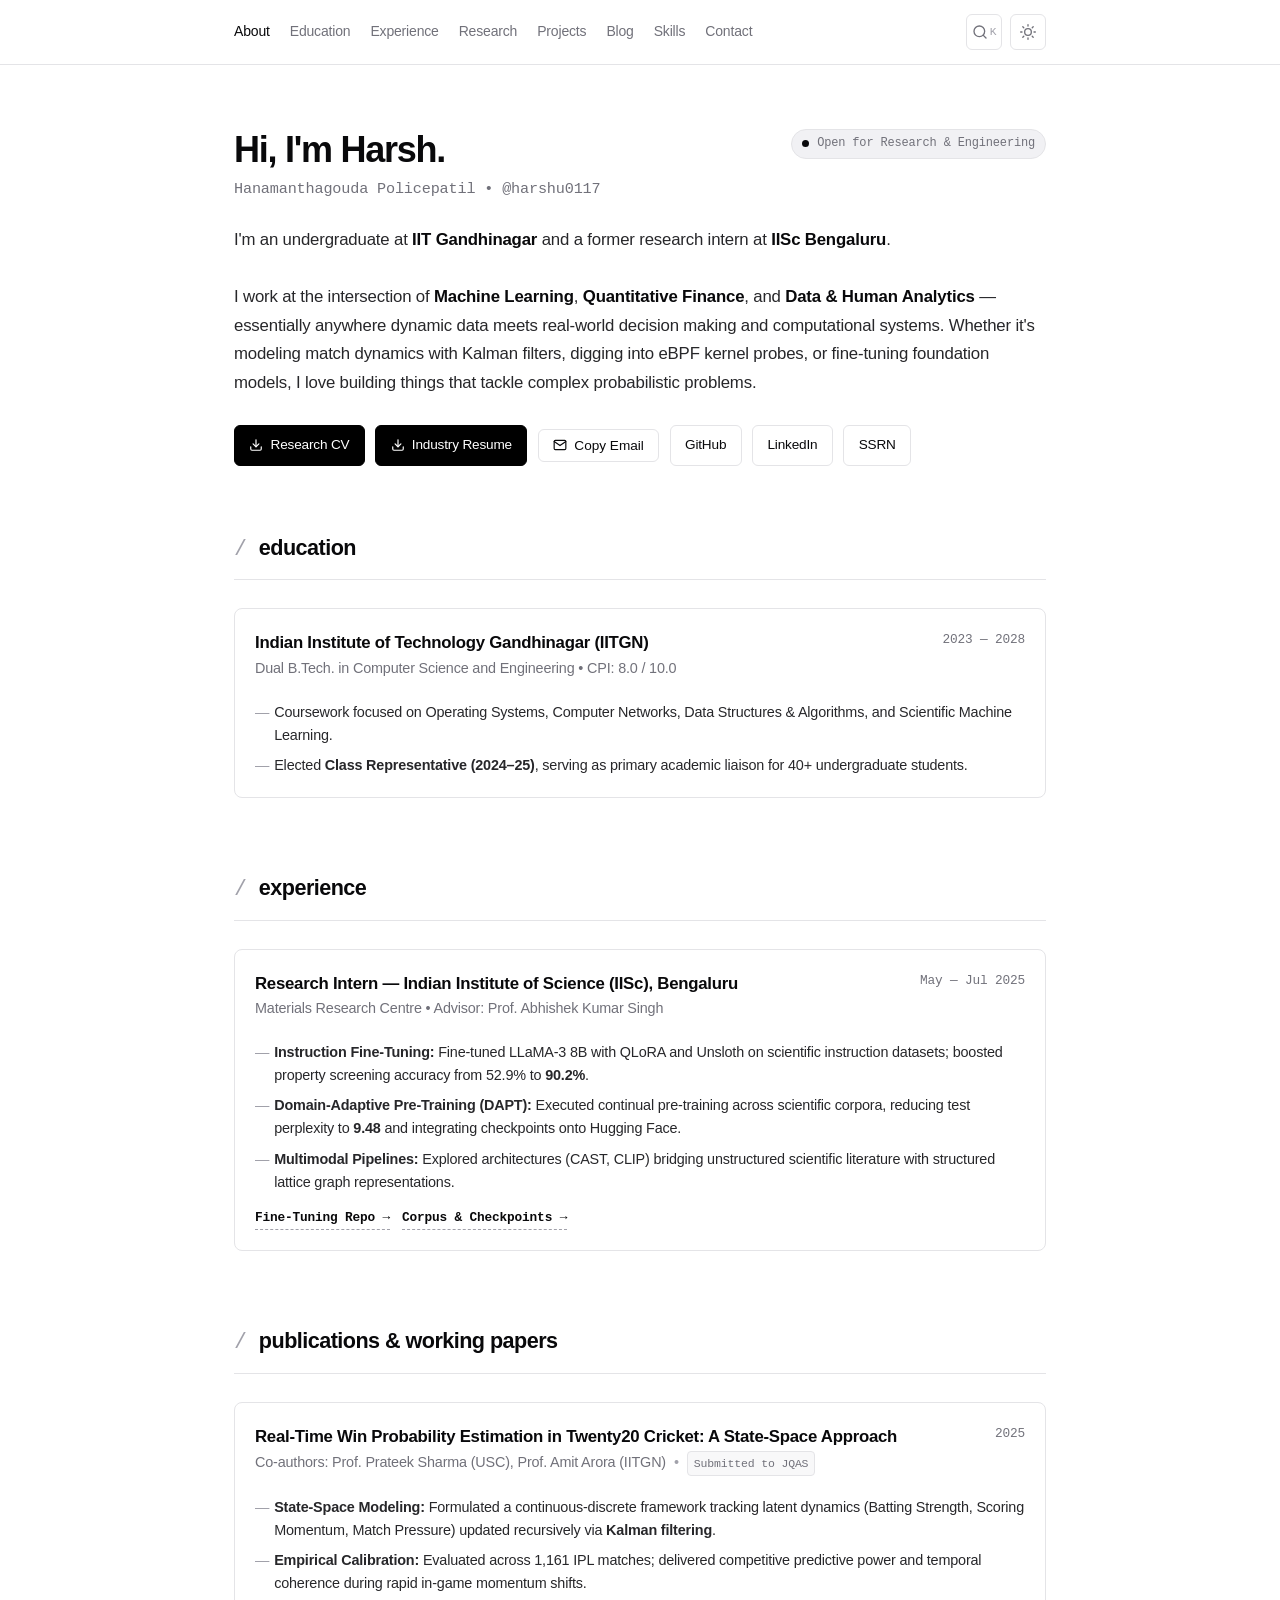
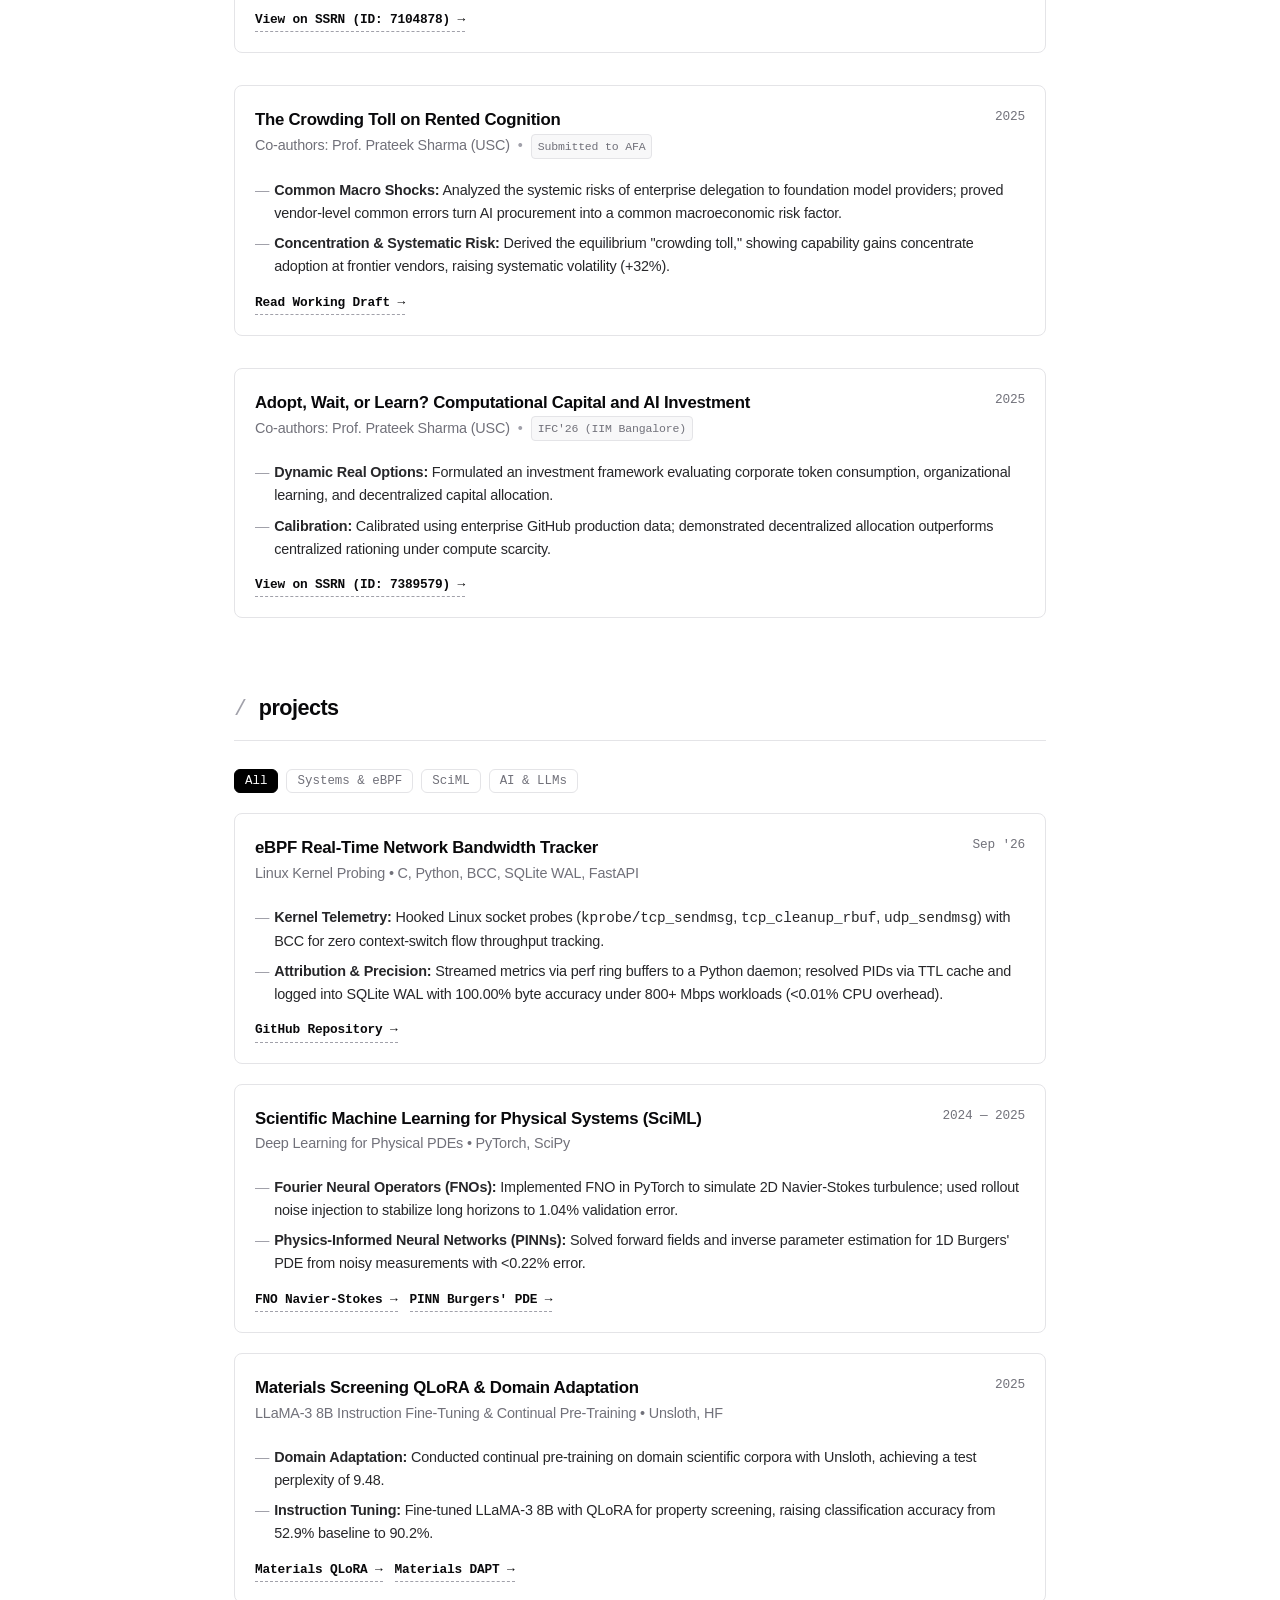
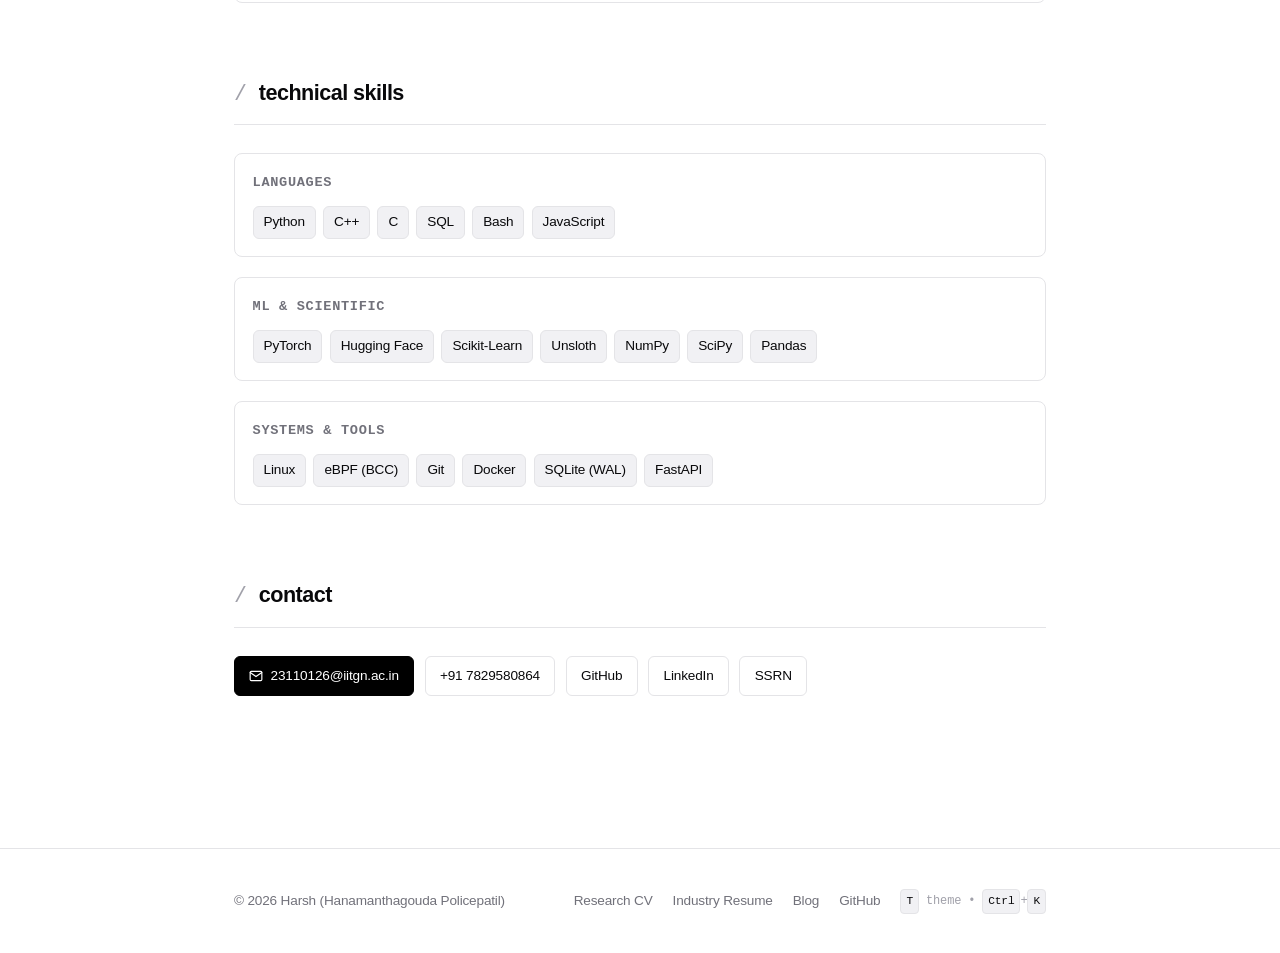
==== index.html @ 337dd48f "feat: portfolio website for Harsh" ====
<!DOCTYPE html>
<html lang="en" data-theme="dark">
<head>
  <meta charset="UTF-8" />
  <meta name="viewport" content="width=device-width, initial-scale=1.0" />
  <title>Harsh (Hanamanthagouda Policepatil) — Portfolio</title>
  <meta name="description" content="Portfolio of Harsh (Hanamanthagouda Policepatil). AI, Machine Learning, Quantitative Finance, and Systems Telemetry." />
  
  <!-- Favicon SVG -->
  <link rel="icon" type="image/svg+xml" href="data:image/svg+xml,%3Csvg xmlns='http://www.w3.org/2000/svg' viewBox='0 0 32 32'%3E%3Crect width='32' height='32' fill='%2309090b' rx='6'/%3E%3Ctext x='50%25' y='55%25' dominant-baseline='middle' text-anchor='middle' font-family='monospace' font-weight='700' font-size='15' fill='%23ffffff'%3EHP%3C/text%3E%3C/svg%3E" />
  
  <link rel="stylesheet" href="./style.css" />
</head>
<body>

  <!-- Site Header -->
  <header class="site-header">
    <div class="container header-inner">
      <!-- Desktop Nav (Left-aligned) -->
      <nav class="site-nav" id="siteNav">
        <a href="#about" class="nav-link">About</a>
        <a href="#education" class="nav-link">Education</a>
        <a href="#experience" class="nav-link">Experience</a>
        <a href="#publications" class="nav-link">Research</a>
        <a href="#projects" class="nav-link">Projects</a>
        <a href="./blog/index.html" class="nav-link">Blog</a>
        <a href="#skills" class="nav-link">Skills</a>
        <a href="#contact" class="nav-link">Contact</a>
      </nav>

      <!-- Actions (Right-aligned) -->
      <div class="header-actions">
        <!-- Command Palette Trigger -->
        <button class="btn-icon" id="cmdPaletteBtn" title="Command Palette (Ctrl+K / ⌘K)" aria-label="Command Palette">
          <svg width="16" height="16" viewBox="0 0 24 24" fill="none" stroke="currentColor" stroke-width="2" stroke-linecap="round" stroke-linejoin="round">
            <circle cx="11" cy="11" r="8"></circle>
            <line x1="21" y1="21" x2="16.65" y2="16.65"></line>
          </svg>
          <span class="kbd-shortcut">K</span>
        </button>

        <!-- Theme Toggle -->
        <button class="btn-icon" id="themeToggleBtn" title="Toggle Dark/Light Mode (T)" aria-label="Toggle Theme">
          <svg class="icon-moon" width="16" height="16" viewBox="0 0 24 24" fill="none" stroke="currentColor" stroke-width="2" stroke-linecap="round" stroke-linejoin="round">
            <path d="M21 12.79A9 9 0 1 1 11.21 3 7 7 0 0 0 21 12.79z"></path>
          </svg>
          <svg class="icon-sun" width="16" height="16" viewBox="0 0 24 24" fill="none" stroke="currentColor" stroke-width="2" stroke-linecap="round" stroke-linejoin="round" style="display:none;">
            <circle cx="12" cy="12" r="5"></circle>
            <line x1="12" y1="1" x2="12" y2="3"></line>
            <line x1="12" y1="21" x2="12" y2="23"></line>
            <line x1="4.22" y1="4.22" x2="5.64" y2="5.64"></line>
            <line x1="18.36" y1="18.36" x2="19.78" y2="19.78"></line>
            <line x1="1" y1="12" x2="3" y2="12"></line>
            <line x1="21" y1="12" x2="23" y2="12"></line>
            <line x1="4.22" y1="19.78" x2="5.64" y2="18.36"></line>
            <line x1="18.36" y1="5.64" x2="19.78" y2="4.22"></line>
          </svg>
        </button>

        <!-- Mobile Hamburger Toggle -->
        <button class="btn-icon mobile-nav-btn" id="mobileNavToggle" aria-label="Toggle navigation menu">
          <svg width="18" height="18" viewBox="0 0 24 24" fill="none" stroke="currentColor" stroke-width="2" stroke-linecap="round" stroke-linejoin="round">
            <line x1="3" y1="12" x2="21" y2="12"></line>
            <line x1="3" y1="6" x2="21" y2="6"></line>
            <line x1="3" y1="18" x2="21" y2="18"></line>
          </svg>
        </button>
      </div>
    </div>
  </header>

  <!-- Main Content -->
  <main>
    <div class="container">
      
      <!-- HERO / ABOUT SECTION -->
      <section id="about" class="hero">
        <div class="hero-header">
          <div>
            <h1 class="hero-name">Hi, I'm Harsh.</h1>
            <p class="hero-handle">Hanamanthagouda Policepatil &bull; @harshu0117</p>
          </div>
          <div class="status-pill">
            <span class="status-dot"></span>
            <span>Open for Research &amp; Engineering</span>
          </div>
        </div>

        <p class="hero-bio">
          I'm an undergraduate at <strong>IIT Gandhinagar</strong> and a former research intern at <strong>IISc Bengaluru</strong>.<br /><br />
          I work at the intersection of <strong>Machine Learning</strong>, <strong>Quantitative Finance</strong>, and <strong>Data &amp; Human Analytics</strong> &mdash; essentially anywhere dynamic data meets real-world decision making and computational systems. Whether it's modeling match dynamics with Kalman filters, digging into eBPF kernel probes, or fine-tuning foundation models, I love building things that tackle complex probabilistic problems.
        </p>

        <div class="hero-links">
          <a href="./Research_CV.pdf" target="_blank" download="Research_CV_Harsh.pdf" class="btn btn-primary" title="Download Research Curriculum Vitae">
            <svg width="14" height="14" viewBox="0 0 24 24" fill="none" stroke="currentColor" stroke-width="2" stroke-linecap="round" stroke-linejoin="round">
              <path d="M21 15v4a2 2 0 0 1-2 2H5a2 2 0 0 1-2-2v-4"></path>
              <polyline points="7 10 12 15 17 10"></polyline>
              <line x1="12" y1="15" x2="12" y2="3"></line>
            </svg>
            <span>Research CV</span>
          </a>

          <a href="./Industry_CV.pdf" target="_blank" download="Industry_CV_Harsh.pdf" class="btn btn-primary" title="Download Industry Resume">
            <svg width="14" height="14" viewBox="0 0 24 24" fill="none" stroke="currentColor" stroke-width="2" stroke-linecap="round" stroke-linejoin="round">
              <path d="M21 15v4a2 2 0 0 1-2 2H5a2 2 0 0 1-2-2v-4"></path>
              <polyline points="7 10 12 15 17 10"></polyline>
              <line x1="12" y1="15" x2="12" y2="3"></line>
            </svg>
            <span>Industry Resume</span>
          </a>

          <button class="btn btn-secondary" id="copyEmailBtn" data-email="23110126@iitgn.ac.in" title="Copy Email Address">
            <svg width="14" height="14" viewBox="0 0 24 24" fill="none" stroke="currentColor" stroke-width="2" stroke-linecap="round" stroke-linejoin="round">
              <path d="M4 4h16c1.1 0 2 .9 2 2v12c0 1.1-.9 2-2 2H4c-1.1 0-2-.9-2-2V6c0-1.1.9-2 2-2z"></path>
              <polyline points="22,6 12,13 2,6"></polyline>
            </svg>
            <span>Copy Email</span>
          </button>

          <a href="https://github.com/harshu0117" target="_blank" rel="noopener noreferrer" class="btn btn-secondary">
            <span>GitHub</span>
          </a>

          <a href="https://www.linkedin.com/in/hanamanthagouda-policepatil-1701h/" target="_blank" rel="noopener noreferrer" class="btn btn-secondary">
            <span>LinkedIn</span>
          </a>

          <a href="https://papers.ssrn.com/sol3/cf_dev/AbsByAuth.cfm?per_id=12337549" target="_blank" rel="noopener noreferrer" class="btn btn-secondary">
            <span>SSRN</span>
          </a>
        </div>
      </section>

      <!-- EDUCATION SECTION -->
      <section id="education">
        <div class="section-header">
          <h2 class="section-title">education</h2>
        </div>

        <div class="timeline-list">
          <div class="item-card">
            <div class="item-card-header">
              <div>
                <h3 class="item-title">Indian Institute of Technology Gandhinagar (IITGN)</h3>
                <div class="item-subtitle">Dual B.Tech. in Computer Science and Engineering &bull; CPI: 8.0 / 10.0</div>
              </div>
              <div class="item-badge-date">2023 &mdash; 2028</div>
            </div>
            <div class="item-body">
              <ul>
                <li>Coursework focused on Operating Systems, Computer Networks, Data Structures &amp; Algorithms, and Scientific Machine Learning.</li>
                <li>Elected <strong>Class Representative (2024&ndash;25)</strong>, serving as primary academic liaison for 40+ undergraduate students.</li>
              </ul>
            </div>
          </div>
        </div>
      </section>

      <!-- RESEARCH EXPERIENCE SECTION -->
      <section id="experience">
        <div class="section-header">
          <h2 class="section-title">experience</h2>
        </div>

        <div class="timeline-list">
          <div class="item-card">
            <div class="item-card-header">
              <div>
                <h3 class="item-title">Research Intern &mdash; Indian Institute of Science (IISc), Bengaluru</h3>
                <div class="item-subtitle">Materials Research Centre &bull; Advisor: Prof. Abhishek Kumar Singh</div>
              </div>
              <div class="item-badge-date">May &mdash; Jul 2025</div>
            </div>
            <div class="item-body">
              <ul>
                <li><strong>Instruction Fine-Tuning:</strong> Fine-tuned LLaMA-3 8B with QLoRA and Unsloth on scientific instruction datasets; boosted property screening accuracy from 52.9% to <strong>90.2%</strong>.</li>
                <li><strong>Domain-Adaptive Pre-Training (DAPT):</strong> Executed continual pre-training across scientific corpora, reducing test perplexity to <strong>9.48</strong> and integrating checkpoints onto Hugging Face.</li>
                <li><strong>Multimodal Pipelines:</strong> Explored architectures (CAST, CLIP) bridging unstructured scientific literature with structured lattice graph representations.</li>
              </ul>
            </div>
            <div class="item-links">
              <a href="https://github.com/harshu0117/llama3_8B_finetune_unsloth" target="_blank" rel="noopener noreferrer" class="item-link">Fine-Tuning Repo &rarr;</a>
              <a href="https://github.com/harshu0117/Materials_IISC_AKS" target="_blank" rel="noopener noreferrer" class="item-link">Corpus &amp; Checkpoints &rarr;</a>
            </div>
          </div>
        </div>
      </section>

      <!-- PUBLICATIONS SECTION -->
      <section id="publications">
        <div class="section-header">
          <h2 class="section-title">publications &amp; working papers</h2>
        </div>

        <div class="timeline-list">
          <!-- Paper 1 -->
          <div class="item-card publication-card">
            <div class="item-card-header">
              <div>
                <h3 class="item-title">Real-Time Win Probability Estimation in Twenty20 Cricket: A State-Space Approach</h3>
                <div class="item-subtitle">
                  <span>Co-authors: Prof. Prateek Sharma (USC), Prof. Amit Arora (IITGN)</span>
                  <span class="sep">&bull;</span>
                  <span class="pub-status-tag">Submitted to JQAS</span>
                </div>
              </div>
              <div class="item-badge-date">2025</div>
            </div>
            <div class="item-body">
              <ul>
                <li><strong>State-Space Modeling:</strong> Formulated a continuous-discrete framework tracking latent dynamics (Batting Strength, Scoring Momentum, Match Pressure) updated recursively via <strong>Kalman filtering</strong>.</li>
                <li><strong>Empirical Calibration:</strong> Evaluated across 1,161 IPL matches; delivered competitive predictive power and temporal coherence during rapid in-game momentum shifts.</li>
              </ul>
            </div>
            <div class="item-links">
              <a href="https://papers.ssrn.com/sol3/papers.cfm?abstract_id=7104878" target="_blank" rel="noopener noreferrer" class="item-link">View on SSRN (ID: 7104878) &rarr;</a>
            </div>
          </div>

          <!-- Paper 2 -->
          <div class="item-card publication-card">
            <div class="item-card-header">
              <div>
                <h3 class="item-title">The Crowding Toll on Rented Cognition</h3>
                <div class="item-subtitle">
                  <span>Co-authors: Prof. Prateek Sharma (USC)</span>
                  <span class="sep">&bull;</span>
                  <span class="pub-status-tag">Submitted to AFA</span>
                </div>
              </div>
              <div class="item-badge-date">2025</div>
            </div>
            <div class="item-body">
              <ul>
                <li><strong>Common Macro Shocks:</strong> Analyzed the systemic risks of enterprise delegation to foundation model providers; proved vendor-level common errors turn AI procurement into a common macroeconomic risk factor.</li>
                <li><strong>Concentration &amp; Systematic Risk:</strong> Derived the equilibrium "crowding toll," showing capability gains concentrate adoption at frontier vendors, raising systematic volatility (+32%).</li>
              </ul>
            </div>
            <div class="item-links">
              <a href="https://docs.google.com/document/d/1dSqhKvSe_O2G_LEIMBGbB883poNFkDRGZbn9akO1TEY/edit?usp=sharing" target="_blank" rel="noopener noreferrer" class="item-link">Read Working Draft &rarr;</a>
            </div>
          </div>

          <!-- Paper 3 -->
          <div class="item-card publication-card">
            <div class="item-card-header">
              <div>
                <h3 class="item-title">Adopt, Wait, or Learn? Computational Capital and AI Investment</h3>
                <div class="item-subtitle">
                  <span>Co-authors: Prof. Prateek Sharma (USC)</span>
                  <span class="sep">&bull;</span>
                  <span class="pub-status-tag">IFC'26 (IIM Bangalore)</span>
                </div>
              </div>
              <div class="item-badge-date">2025</div>
            </div>
            <div class="item-body">
              <ul>
                <li><strong>Dynamic Real Options:</strong> Formulated an investment framework evaluating corporate token consumption, organizational learning, and decentralized capital allocation.</li>
                <li><strong>Calibration:</strong> Calibrated using enterprise GitHub production data; demonstrated decentralized allocation outperforms centralized rationing under compute scarcity.</li>
              </ul>
            </div>
            <div class="item-links">
              <a href="https://papers.ssrn.com/sol3/papers.cfm?abstract_id=7389579" target="_blank" rel="noopener noreferrer" class="item-link">View on SSRN (ID: 7389579) &rarr;</a>
            </div>
          </div>
        </div>
      </section>

      <!-- PROJECTS SECTION -->
      <section id="projects">
        <div class="section-header">
          <h2 class="section-title">projects</h2>
        </div>

        <!-- Filter tabs -->
        <div class="filter-tabs">
          <button class="filter-btn active" data-filter="all">All</button>
          <button class="filter-btn" data-filter="systems">Systems &amp; eBPF</button>
          <button class="filter-btn" data-filter="ml">SciML</button>
          <button class="filter-btn" data-filter="llm">AI &amp; LLMs</button>
        </div>

        <div class="projects-grid" id="projectsContainer">
          <!-- Project 1 -->
          <div class="item-card project-card" data-category="systems">
            <div class="item-card-header">
              <div>
                <h3 class="item-title">eBPF Real-Time Network Bandwidth Tracker</h3>
                <div class="item-subtitle">Linux Kernel Probing &bull; C, Python, BCC, SQLite WAL, FastAPI</div>
              </div>
              <div class="item-badge-date">Sep '26</div>
            </div>
            <div class="item-body">
              <ul>
                <li><strong>Kernel Telemetry:</strong> Hooked Linux socket probes (<code>kprobe/tcp_sendmsg</code>, <code>tcp_cleanup_rbuf</code>, <code>udp_sendmsg</code>) with BCC for zero context-switch flow throughput tracking.</li>
                <li><strong>Attribution &amp; Precision:</strong> Streamed metrics via perf ring buffers to a Python daemon; resolved PIDs via TTL cache and logged into SQLite WAL with 100.00% byte accuracy under 800+ Mbps workloads (&lt;0.01% CPU overhead).</li>
              </ul>
            </div>
            <div class="item-links">
              <a href="https://github.com/harshu0117/CS331_T001_PerProcess_eBPF" target="_blank" rel="noopener noreferrer" class="item-link">GitHub Repository &rarr;</a>
            </div>
          </div>

          <!-- Project 2 -->
          <div class="item-card project-card" data-category="ml">
            <div class="item-card-header">
              <div>
                <h3 class="item-title">Scientific Machine Learning for Physical Systems (SciML)</h3>
                <div class="item-subtitle">Deep Learning for Physical PDEs &bull; PyTorch, SciPy</div>
              </div>
              <div class="item-badge-date">2024 &mdash; 2025</div>
            </div>
            <div class="item-body">
              <ul>
                <li><strong>Fourier Neural Operators (FNOs):</strong> Implemented FNO in PyTorch to simulate 2D Navier-Stokes turbulence; used rollout noise injection to stabilize long horizons to 1.04% validation error.</li>
                <li><strong>Physics-Informed Neural Networks (PINNs):</strong> Solved forward fields and inverse parameter estimation for 1D Burgers' PDE from noisy measurements with &lt;0.22% error.</li>
              </ul>
            </div>
            <div class="item-links">
              <a href="https://github.com/harshu0117/fno-navier-stokes" target="_blank" rel="noopener noreferrer" class="item-link">FNO Navier-Stokes &rarr;</a>
              <a href="https://github.com/harshu0117/pinn-burgers-pde" target="_blank" rel="noopener noreferrer" class="item-link">PINN Burgers' PDE &rarr;</a>
            </div>
          </div>

          <!-- Project 3 -->
          <div class="item-card project-card" data-category="llm">
            <div class="item-card-header">
              <div>
                <h3 class="item-title">Materials Screening QLoRA &amp; Domain Adaptation</h3>
                <div class="item-subtitle">LLaMA-3 8B Instruction Fine-Tuning &amp; Continual Pre-Training &bull; Unsloth, HF</div>
              </div>
              <div class="item-badge-date">2025</div>
            </div>
            <div class="item-body">
              <ul>
                <li><strong>Domain Adaptation:</strong> Conducted continual pre-training on domain scientific corpora with Unsloth, achieving a test perplexity of 9.48.</li>
                <li><strong>Instruction Tuning:</strong> Fine-tuned LLaMA-3 8B with QLoRA for property screening, raising classification accuracy from 52.9% baseline to 90.2%.</li>
              </ul>
            </div>
            <div class="item-links">
              <a href="https://github.com/harshu0117/materials-screening-qlora" target="_blank" rel="noopener noreferrer" class="item-link">Materials QLoRA &rarr;</a>
              <a href="https://github.com/harshu0117/materials-dapt-cpt" target="_blank" rel="noopener noreferrer" class="item-link">Materials DAPT &rarr;</a>
            </div>
          </div>
        </div>
      </section>

      <!-- SKILLS SECTION -->
      <section id="skills">
        <div class="section-header">
          <h2 class="section-title">technical skills</h2>
        </div>

        <div class="skills-container">
          <div class="skill-category">
            <h3 class="skill-category-title">Languages</h3>
            <div class="skill-pills">
              <span class="skill-pill">Python</span>
              <span class="skill-pill">C++</span>
              <span class="skill-pill">C</span>
              <span class="skill-pill">SQL</span>
              <span class="skill-pill">Bash</span>
              <span class="skill-pill">JavaScript</span>
            </div>
          </div>

          <div class="skill-category">
            <h3 class="skill-category-title">ML &amp; Scientific</h3>
            <div class="skill-pills">
              <span class="skill-pill">PyTorch</span>
              <span class="skill-pill">Hugging Face</span>
              <span class="skill-pill">Scikit-Learn</span>
              <span class="skill-pill">Unsloth</span>
              <span class="skill-pill">NumPy</span>
              <span class="skill-pill">SciPy</span>
              <span class="skill-pill">Pandas</span>
            </div>
          </div>

          <div class="skill-category">
            <h3 class="skill-category-title">Systems &amp; Tools</h3>
            <div class="skill-pills">
              <span class="skill-pill">Linux</span>
              <span class="skill-pill">eBPF (BCC)</span>
              <span class="skill-pill">Git</span>
              <span class="skill-pill">Docker</span>
              <span class="skill-pill">SQLite (WAL)</span>
              <span class="skill-pill">FastAPI</span>
            </div>
          </div>
        </div>
      </section>

      <!-- CONTACT SECTION -->
      <section id="contact">
        <div class="section-header">
          <h2 class="section-title">contact</h2>
        </div>

        <div class="hero-links" style="margin-top: 0.5rem;">
          <a href="mailto:23110126@iitgn.ac.in" class="btn btn-primary">
            <svg width="14" height="14" viewBox="0 0 24 24" fill="none" stroke="currentColor" stroke-width="2" stroke-linecap="round" stroke-linejoin="round">
              <path d="M4 4h16c1.1 0 2 .9 2 2v12c0 1.1-.9 2-2 2H4c-1.1 0-2-.9-2-2V6c0-1.1.9-2 2-2z"></path>
              <polyline points="22,6 12,13 2,6"></polyline>
            </svg>
            <span>23110126@iitgn.ac.in</span>
          </a>
          <a href="tel:+917829580864" class="btn btn-secondary">
            <span>+91 7829580864</span>
          </a>
          <a href="https://github.com/harshu0117" target="_blank" rel="noopener noreferrer" class="btn btn-secondary">
            <span>GitHub</span>
          </a>
          <a href="https://www.linkedin.com/in/hanamanthagouda-policepatil-1701h/" target="_blank" rel="noopener noreferrer" class="btn btn-secondary">
            <span>LinkedIn</span>
          </a>
          <a href="https://papers.ssrn.com/sol3/cf_dev/AbsByAuth.cfm?per_id=12337549" target="_blank" rel="noopener noreferrer" class="btn btn-secondary">
            <span>SSRN</span>
          </a>
        </div>
      </section>

    </div>
  </main>

  <!-- Site Footer -->
  <footer class="site-footer">
    <div class="container footer-inner">
      <div>
        <span>&copy; <span id="footerYear">2026</span> Harsh (Hanamanthagouda Policepatil)</span>
      </div>
      <div class="footer-links">
        <a href="./Research_CV.pdf" target="_blank" download="Research_CV_Harsh.pdf">Research CV</a>
        <a href="./Industry_CV.pdf" target="_blank" download="Industry_CV_Harsh.pdf">Industry Resume</a>
        <a href="./blog/index.html">Blog</a>
        <a href="https://github.com/harshu0117" target="_blank" rel="noopener noreferrer">GitHub</a>
        <span class="footer-kbd-hint"><kbd>T</kbd> theme &bull; <kbd>Ctrl</kbd>+<kbd>K</kbd></span>
      </div>
    </div>
  </footer>

  <!-- COMMAND PALETTE (CMD+K / CTRL+K) -->
  <div class="palette-overlay" id="paletteOverlay">
    <div class="palette-modal" role="dialog" aria-modal="true" aria-label="Command Palette">
      <div class="palette-input-box">
        <svg width="18" height="18" viewBox="0 0 24 24" fill="none" stroke="currentColor" stroke-width="2" stroke-linecap="round" stroke-linejoin="round" style="color: var(--text-dim);">
          <circle cx="11" cy="11" r="8"></circle>
          <line x1="21" y1="21" x2="16.65" y2="16.65"></line>
        </svg>
        <input type="text" id="paletteInput" class="palette-input" placeholder="Type a section, command, or link..." autocomplete="off" />
        <kbd>ESC</kbd>
      </div>

      <div class="palette-results" id="paletteResults">
        <!-- Results dynamically populated -->
      </div>

      <div class="palette-footer">
        <span><kbd>&uarr;</kbd> <kbd>&darr;</kbd> navigate</span>
        <span><kbd>&crarr;</kbd> select</span>
        <span><kbd>ESC</kbd> close</span>
      </div>
    </div>
  </div>

  <!-- Scripts -->
  <script src="./app.js"></script>
</body>
</html>
---- style.css ----
/* ==========================================================================
   MINIMALIST BLACK & WHITE THEME
   Strict Monochromatic, Typography-Forward, Zero-Bloat
   Candidate: Hanamanthagouda Policepatil
   ========================================================================== */

:root {
  /* Light Mode Palette (Default Paper White & Ink Black) */
  --bg: #ffffff;
  --bg-subtle: #f8f8f9;
  --bg-card: #ffffff;
  --bg-card-hover: #f4f4f6;
  --bg-badge: #f1f1f4;
  --border: #e4e4e7;
  --border-subtle: #eeeeef;
  --border-focus: #18181b;
  
  --text-main: #09090b;
  --text-body: #27272a;
  --text-muted: #71717a;
  --text-dim: #a1a1aa;
  
  --code-bg: #f4f4f6;
  --code-border: #e4e4e7;
  --code-text: #09090b;

  --accent: #000000;
  --accent-contrast: #ffffff;

  --modal-overlay: rgba(0, 0, 0, 0.4);
  
  --shadow-sm: 0 1px 2px rgba(0, 0, 0, 0.04);
  --shadow-md: 0 4px 12px rgba(0, 0, 0, 0.06);

  --font-sans: -apple-system, BlinkMacSystemFont, "Segoe UI", Roboto, "Helvetica Neue", Arial, sans-serif;
  --font-mono: ui-monospace, SFMono-Regular, Menlo, Monaco, Consolas, "Liberation Mono", "Courier New", monospace;
  
  --max-width: 860px;
  --header-height: 64px;
}

[data-theme="dark"] {
  /* Dark Mode Palette (Pitch Black & Crisp Stark White) */
  --bg: #09090b;
  --bg-subtle: #121215;
  --bg-card: #09090b;
  --bg-card-hover: #141418;
  --bg-badge: #18181b;
  --border: #27272a;
  --border-subtle: #1f1f23;
  --border-focus: #f4f4f5;

  --text-main: #ffffff;
  --text-body: #d4d4d8;
  --text-muted: #a1a1aa;
  --text-dim: #52525b;

  --code-bg: #121215;
  --code-border: #27272a;
  --code-text: #f4f4f5;

  --accent: #ffffff;
  --accent-contrast: #000000;

  --modal-overlay: rgba(0, 0, 0, 0.75);

  --shadow-sm: 0 1px 2px rgba(0, 0, 0, 0.4);
  --shadow-md: 0 8px 24px rgba(0, 0, 0, 0.6);
}

/* Reset & Box Sizing */
*, *::before, *::after {
  box-sizing: border-box;
  margin: 0;
  padding: 0;
}

html {
  font-size: 16px;
  scroll-behavior: smooth;
  scroll-padding-top: calc(var(--header-height) + 24px);
  -webkit-font-smoothing: antialiased;
  -moz-osx-font-smoothing: grayscale;
}

body {
  background-color: var(--bg);
  color: var(--text-body);
  font-family: var(--font-sans);
  line-height: 1.65;
  letter-spacing: -0.011em;
  transition: background-color 0.2s ease, color 0.2s ease;
  min-height: 100vh;
  display: flex;
  flex-direction: column;
}

::selection {
  background: var(--accent);
  color: var(--accent-contrast);
}

a {
  color: inherit;
  text-decoration: none;
  transition: color 0.15s ease, border-color 0.15s ease;
}

button {
  font-family: inherit;
  background: none;
  border: none;
  cursor: pointer;
  color: inherit;
}

/* Container */
.container {
  width: 100%;
  max-width: var(--max-width);
  margin: 0 auto;
  padding: 0 1.5rem;
}

/* Header & Navigation */
.site-header {
  position: sticky;
  top: 0;
  z-index: 50;
  background-color: var(--bg);
  border-bottom: 1px solid var(--border);
  backdrop-filter: blur(8px);
  -webkit-backdrop-filter: blur(8px);
  transition: border-color 0.2s ease, background-color 0.2s ease;
}

.header-inner {
  height: var(--header-height);
  display: flex;
  align-items: center;
  justify-content: space-between;
  gap: 1rem;
}

.brand-link {
  font-weight: 700;
  font-size: 1.05rem;
  letter-spacing: -0.02em;
  color: var(--text-main);
  display: flex;
  align-items: center;
  gap: 0.5rem;
}

.brand-badge {
  font-family: var(--font-mono);
  font-size: 0.75rem;
  font-weight: 500;
  padding: 2px 7px;
  background: var(--bg-badge);
  border: 1px solid var(--border);
  border-radius: 4px;
  color: var(--text-muted);
}

.site-nav {
  display: flex;
  align-items: center;
  gap: 1.25rem;
}

.nav-link {
  font-size: 0.875rem;
  font-weight: 500;
  color: var(--text-muted);
  transition: color 0.15s ease;
}

.nav-link:hover,
.nav-link.active {
  color: var(--text-main);
}

.header-actions {
  display: flex;
  align-items: center;
  gap: 0.5rem;
}

.btn-icon {
  width: 36px;
  height: 36px;
  display: inline-flex;
  align-items: center;
  justify-content: center;
  border: 1px solid var(--border);
  border-radius: 6px;
  color: var(--text-muted);
  background: var(--bg-card);
  transition: all 0.15s ease;
  position: relative;
}

.btn-icon:hover {
  color: var(--text-main);
  border-color: var(--border-focus);
}

.kbd-shortcut {
  font-family: var(--font-mono);
  font-size: 0.7rem;
  color: var(--text-dim);
  margin-left: 2px;
}

/* Mobile Nav Toggle */
.mobile-nav-btn {
  display: none;
}

@media (max-width: 768px) {
  .site-nav {
    display: none;
  }
  .site-nav.open {
    display: flex;
    flex-direction: column;
    position: absolute;
    top: var(--header-height);
    left: 0;
    right: 0;
    background: var(--bg);
    border-bottom: 1px solid var(--border);
    padding: 1.25rem 1.5rem;
    gap: 1rem;
    box-shadow: var(--shadow-md);
  }
  .header-actions {
    margin-left: auto;
  }
  .mobile-nav-btn {
    display: inline-flex;
  }
}

/* Main Layout */
main {
  flex: 1;
  padding: 3rem 0 5rem;
}

/* Section styling */
section {
  margin-bottom: 4.5rem;
}

.section-header {
  margin-bottom: 1.75rem;
  display: flex;
  align-items: baseline;
  justify-content: space-between;
  border-bottom: 1px solid var(--border);
  padding-bottom: 0.75rem;
}

.section-title {
  font-size: 1.35rem;
  font-weight: 700;
  letter-spacing: -0.025em;
  color: var(--text-main);
  text-transform: lowercase;
}

.section-title::before {
  content: "/ ";
  color: var(--text-dim);
  font-family: var(--font-mono);
  font-weight: 400;
}

.section-meta {
  font-family: var(--font-mono);
  font-size: 0.75rem;
  color: var(--text-muted);
}

/* Hero / About */
.hero {
  padding-top: 1rem;
  margin-bottom: 4rem;
}

.hero-header {
  display: flex;
  justify-content: space-between;
  align-items: flex-start;
  gap: 1.5rem;
  margin-bottom: 1.5rem;
}

.hero-name {
  font-size: 2.25rem;
  font-weight: 800;
  letter-spacing: -0.035em;
  line-height: 1.15;
  color: var(--text-main);
  margin-bottom: 0.4rem;
}

.hero-handle {
  font-family: var(--font-mono);
  font-size: 0.95rem;
  color: var(--text-muted);
}

.status-pill {
  display: inline-flex;
  align-items: center;
  gap: 0.5rem;
  padding: 4px 10px;
  background: var(--bg-badge);
  border: 1px solid var(--border);
  border-radius: 9999px;
  font-size: 0.75rem;
  font-family: var(--font-mono);
  color: var(--text-muted);
  white-space: nowrap;
}

.status-dot {
  width: 7px;
  height: 7px;
  border-radius: 50%;
  background-color: var(--text-main);
  animation: pulse 2s infinite ease-in-out;
}

@keyframes pulse {
  0%, 100% { opacity: 1; transform: scale(1); }
  50% { opacity: 0.4; transform: scale(0.85); }
}

.hero-bio {
  font-size: 1.05rem;
  color: var(--text-body);
  line-height: 1.7;
  margin-bottom: 1.75rem;
}

.hero-bio strong {
  color: var(--text-main);
  font-weight: 600;
}

.hero-links {
  display: flex;
  flex-wrap: wrap;
  gap: 0.65rem;
  align-items: center;
}

/* Clean Buttons */
.btn {
  display: inline-flex;
  align-items: center;
  gap: 0.45rem;
  padding: 0.5rem 0.9rem;
  font-size: 0.85rem;
  font-weight: 500;
  border-radius: 6px;
  transition: all 0.15s ease;
  white-space: nowrap;
}

.btn-primary {
  background: var(--accent);
  color: var(--accent-contrast);
  border: 1px solid var(--accent);
}

.btn-primary:hover {
  opacity: 0.9;
  transform: translateY(-1px);
}

.btn-secondary {
  background: var(--bg-card);
  color: var(--text-main);
  border: 1px solid var(--border);
}

.btn-secondary:hover {
  background: var(--bg-card-hover);
  border-color: var(--border-focus);
  transform: translateY(-1px);
}

/* Copy email tooltip */
.copy-btn-wrapper {
  position: relative;
  display: inline-block;
}

.copy-tooltip {
  position: absolute;
  bottom: calc(100% + 6px);
  left: 50%;
  transform: translateX(-50%) translateY(4px);
  padding: 3px 8px;
  background: var(--accent);
  color: var(--accent-contrast);
  font-family: var(--font-mono);
  font-size: 0.7rem;
  border-radius: 4px;
  pointer-events: none;
  opacity: 0;
  transition: opacity 0.15s ease, transform 0.15s ease;
  white-space: nowrap;
  z-index: 10;
}

.copy-tooltip.show {
  opacity: 1;
  transform: translateX(-50%) translateY(0);
}

/* Timeline & Card Blocks (Education, Experience, Papers, Projects) */
.timeline-list {
  display: flex;
  flex-direction: column;
  gap: 2rem;
}

.item-card {
  padding: 1.25rem;
  border: 1px solid var(--border);
  border-radius: 8px;
  background: var(--bg-card);
  transition: border-color 0.15s ease, background-color 0.15s ease;
}

.item-card:hover {
  border-color: var(--border-focus);
}

.item-card-header {
  display: flex;
  justify-content: space-between;
  align-items: flex-start;
  gap: 1rem;
  margin-bottom: 0.5rem;
}

.item-title {
  font-size: 1.05rem;
  font-weight: 700;
  color: var(--text-main);
  letter-spacing: -0.015em;
}

.item-badge-date {
  font-family: var(--font-mono);
  font-size: 0.8rem;
  color: var(--text-muted);
  white-space: nowrap;
}

.item-subtitle {
  font-size: 0.9rem;
  font-weight: 500;
  color: var(--text-muted);
  margin-bottom: 0.75rem;
  display: flex;
  flex-wrap: wrap;
  align-items: center;
  gap: 0.5rem;
}

.item-subtitle .sep {
  color: var(--text-dim);
}

.item-body {
  font-size: 0.9rem;
  color: var(--text-body);
  line-height: 1.6;
}

.item-body ul {
  list-style-type: none;
  display: flex;
  flex-direction: column;
  gap: 0.45rem;
}

.item-body li {
  position: relative;
  padding-left: 1.2rem;
}

.item-body li::before {
  content: "—";
  position: absolute;
  left: 0;
  color: var(--text-dim);
}

.item-tags {
  display: flex;
  flex-wrap: wrap;
  gap: 0.4rem;
  margin-top: 1rem;
}

.tag {
  font-family: var(--font-mono);
  font-size: 0.72rem;
  padding: 2px 7px;
  background: var(--bg-badge);
  border: 1px solid var(--border);
  border-radius: 4px;
  color: var(--text-muted);
}

.item-links {
  display: flex;
  gap: 0.75rem;
  margin-top: 0.85rem;
}

.item-link {
  font-family: var(--font-mono);
  font-size: 0.8rem;
  font-weight: 600;
  color: var(--text-main);
  display: inline-flex;
  align-items: center;
  gap: 0.3rem;
  border-bottom: 1px dashed var(--text-dim);
  padding-bottom: 1px;
}

.item-link:hover {
  border-bottom-style: solid;
  border-color: var(--text-main);
}

/* Publications Special Styling */
.publication-card {
  position: relative;
}

.pub-status-tag {
  font-family: var(--font-mono);
  font-size: 0.72rem;
  padding: 2px 6px;
  border: 1px solid var(--border);
  border-radius: 4px;
  background: var(--bg-subtle);
  color: var(--text-muted);
}

/* Projects Grid / Filter */
.filter-tabs {
  display: flex;
  flex-wrap: wrap;
  gap: 0.5rem;
  margin-bottom: 1.25rem;
}

.filter-btn {
  font-family: var(--font-mono);
  font-size: 0.78rem;
  padding: 4px 10px;
  border: 1px solid var(--border);
  border-radius: 6px;
  color: var(--text-muted);
  background: var(--bg-card);
  transition: all 0.15s ease;
}

.filter-btn:hover {
  color: var(--text-main);
  border-color: var(--border-focus);
}

.filter-btn.active {
  background: var(--accent);
  color: var(--accent-contrast);
  border-color: var(--accent);
}

.projects-grid {
  display: grid;
  grid-template-columns: 1fr;
  gap: 1.25rem;
}

/* Writing / Blog Section */
.blog-controls {
  display: flex;
  flex-direction: column;
  gap: 1rem;
  margin-bottom: 1.5rem;
}

.search-bar-wrapper {
  position: relative;
  width: 100%;
}

.search-input {
  width: 100%;
  padding: 0.65rem 0.9rem 0.65rem 2.25rem;
  font-family: inherit;
  font-size: 0.88rem;
  background: var(--bg-card);
  border: 1px solid var(--border);
  border-radius: 6px;
  color: var(--text-main);
  outline: none;
  transition: border-color 0.15s ease;
}

.search-input:focus {
  border-color: var(--border-focus);
}

.search-icon {
  position: absolute;
  left: 0.75rem;
  top: 50%;
  transform: translateY(-50%);
  color: var(--text-dim);
  pointer-events: none;
}

.posts-list {
  display: flex;
  flex-direction: column;
  gap: 1rem;
}

.post-card {
  padding: 1.25rem;
  border: 1px solid var(--border);
  border-radius: 8px;
  background: var(--bg-card);
  cursor: pointer;
  transition: border-color 0.15s ease, background-color 0.15s ease;
}

.post-card:hover {
  border-color: var(--border-focus);
  background-color: var(--bg-card-hover);
}

.post-header {
  display: flex;
  justify-content: space-between;
  align-items: baseline;
  gap: 1rem;
  margin-bottom: 0.4rem;
}

.post-title {
  font-size: 1.05rem;
  font-weight: 700;
  color: var(--text-main);
  letter-spacing: -0.015em;
}

.post-date {
  font-family: var(--font-mono);
  font-size: 0.78rem;
  color: var(--text-muted);
  white-space: nowrap;
}

.post-summary {
  font-size: 0.9rem;
  color: var(--text-muted);
  line-height: 1.55;
  margin-bottom: 0.75rem;
}

.post-meta {
  display: flex;
  align-items: center;
  gap: 0.75rem;
  font-family: var(--font-mono);
  font-size: 0.75rem;
  color: var(--text-dim);
}

/* Skills Layout */
.skills-container {
  display: grid;
  grid-template-columns: 1fr;
  gap: 1.25rem;
}

.skill-category {
  padding: 1.1rem;
  border: 1px solid var(--border);
  border-radius: 8px;
  background: var(--bg-card);
}

.skill-category-title {
  font-size: 0.85rem;
  font-weight: 700;
  font-family: var(--font-mono);
  text-transform: uppercase;
  letter-spacing: 0.05em;
  color: var(--text-muted);
  margin-bottom: 0.75rem;
}

.skill-pills {
  display: flex;
  flex-wrap: wrap;
  gap: 0.45rem;
}

.skill-pill {
  font-size: 0.85rem;
  padding: 4px 10px;
  background: var(--bg-badge);
  border: 1px solid var(--border);
  border-radius: 6px;
  color: var(--text-main);
  font-weight: 500;
}

/* Footer */
.site-footer {
  margin-top: auto;
  border-top: 1px solid var(--border);
  padding: 2.5rem 0;
  background: var(--bg);
  font-size: 0.85rem;
  color: var(--text-muted);
}

.footer-inner {
  display: flex;
  justify-content: space-between;
  align-items: center;
  flex-wrap: wrap;
  gap: 1.5rem;
}

.footer-links {
  display: flex;
  align-items: center;
  gap: 1.25rem;
}

.footer-links a:hover {
  color: var(--text-main);
}

.footer-kbd-hint {
  font-family: var(--font-mono);
  font-size: 0.75rem;
  color: var(--text-dim);
}

kbd {
  display: inline-block;
  padding: 2px 5px;
  font-family: var(--font-mono);
  font-size: 0.7rem;
  color: var(--text-main);
  background-color: var(--bg-badge);
  border: 1px solid var(--border);
  border-radius: 4px;
}

/* ==========================================================================
   Blog Reader View (Overlay / Dedicated View)
   ========================================================================== */
.reader-modal {
  position: fixed;
  top: 0;
  left: 0;
  right: 0;
  bottom: 0;
  background: var(--bg);
  z-index: 100;
  overflow-y: auto;
  display: none;
  opacity: 0;
  transition: opacity 0.2s ease;
}

.reader-modal.active {
  display: block;
  opacity: 1;
}

.reader-header {
  position: sticky;
  top: 0;
  background: var(--bg);
  border-bottom: 1px solid var(--border);
  backdrop-filter: blur(8px);
  z-index: 10;
}

.reader-header-inner {
  height: var(--header-height);
  display: flex;
  align-items: center;
  justify-content: space-between;
}

.reader-back-btn {
  display: inline-flex;
  align-items: center;
  gap: 0.4rem;
  font-size: 0.88rem;
  font-weight: 500;
  color: var(--text-muted);
}

.reader-back-btn:hover {
  color: var(--text-main);
}

.reader-content-wrapper {
  max-width: 720px;
  margin: 3rem auto 6rem;
  padding: 0 1.5rem;
}

.article-header {
  margin-bottom: 2.5rem;
  border-bottom: 1px solid var(--border);
  padding-bottom: 1.75rem;
}

.article-title {
  font-size: 2.1rem;
  font-weight: 800;
  line-height: 1.25;
  letter-spacing: -0.03em;
  color: var(--text-main);
  margin-bottom: 1rem;
}

.article-meta-bar {
  display: flex;
  flex-wrap: wrap;
  align-items: center;
  gap: 1rem;
  font-family: var(--font-mono);
  font-size: 0.8rem;
  color: var(--text-muted);
}

.article-body {
  font-size: 1.025rem;
  line-height: 1.8;
  color: var(--text-body);
}

.article-body h2 {
  font-size: 1.45rem;
  font-weight: 700;
  color: var(--text-main);
  margin: 2.25rem 0 1rem;
  letter-spacing: -0.02em;
}

.article-body h3 {
  font-size: 1.2rem;
  font-weight: 600;
  color: var(--text-main);
  margin: 1.75rem 0 0.75rem;
}

.article-body p {
  margin-bottom: 1.4rem;
}

.article-body ul, .article-body ol {
  margin-bottom: 1.4rem;
  padding-left: 1.5rem;
}

.article-body li {
  margin-bottom: 0.5rem;
}

.article-body pre {
  background: var(--code-bg);
  border: 1px solid var(--code-border);
  border-radius: 6px;
  padding: 1rem 1.25rem;
  overflow-x: auto;
  font-family: var(--font-mono);
  font-size: 0.85rem;
  line-height: 1.55;
  color: var(--code-text);
  margin: 1.5rem 0;
}

.article-body code:not(pre code) {
  font-family: var(--font-mono);
  font-size: 0.85em;
  background: var(--code-bg);
  border: 1px solid var(--code-border);
  padding: 2px 5px;
  border-radius: 4px;
  color: var(--text-main);
}

/* ==========================================================================
   Command Palette (Cmd+K / Ctrl+K)
   ========================================================================== */
.palette-overlay {
  position: fixed;
  top: 0;
  left: 0;
  right: 0;
  bottom: 0;
  background: var(--modal-overlay);
  backdrop-filter: blur(4px);
  z-index: 200;
  display: none;
  align-items: flex-start;
  justify-content: center;
  padding-top: 15vh;
}

.palette-overlay.active {
  display: flex;
}

.palette-modal {
  background: var(--bg);
  border: 1px solid var(--border-focus);
  border-radius: 10px;
  width: 90%;
  max-width: 580px;
  box-shadow: var(--shadow-md);
  overflow: hidden;
  animation: modalIn 0.15s ease-out;
}

@keyframes modalIn {
  from { opacity: 0; transform: scale(0.97); }
  to { opacity: 1; transform: scale(1); }
}

.palette-input-box {
  display: flex;
  align-items: center;
  padding: 0.9rem 1.2rem;
  border-bottom: 1px solid var(--border);
  gap: 0.75rem;
}

.palette-input {
  flex: 1;
  background: transparent;
  border: none;
  font-family: inherit;
  font-size: 1rem;
  color: var(--text-main);
  outline: none;
}

.palette-results {
  max-height: 340px;
  overflow-y: auto;
  padding: 0.5rem;
}

.palette-group-title {
  font-family: var(--font-mono);
  font-size: 0.72rem;
  color: var(--text-dim);
  text-transform: uppercase;
  letter-spacing: 0.05em;
  padding: 0.4rem 0.75rem 0.2rem;
}

.palette-item {
  display: flex;
  align-items: center;
  justify-content: space-between;
  padding: 0.65rem 0.8rem;
  border-radius: 6px;
  font-size: 0.88rem;
  color: var(--text-body);
  cursor: pointer;
  transition: background 0.1s ease;
}

.palette-item:hover,
.palette-item.selected {
  background: var(--bg-card-hover);
  color: var(--text-main);
}

.palette-item-left {
  display: flex;
  align-items: center;
  gap: 0.6rem;
}

.palette-item-hint {
  font-family: var(--font-mono);
  font-size: 0.72rem;
  color: var(--text-dim);
}

.palette-footer {
  padding: 0.5rem 1rem;
  background: var(--bg-subtle);
  border-top: 1px solid var(--border);
  display: flex;
  align-items: center;
  justify-content: space-between;
  font-family: var(--font-mono);
  font-size: 0.72rem;
  color: var(--text-dim);
}

/* Floating Minimalist Toast Notification */
.site-toast {
  position: fixed;
  bottom: 2rem;
  left: 50%;
  transform: translateX(-50%) translateY(16px);
  background: var(--accent);
  color: var(--accent-contrast);
  font-family: var(--font-mono);
  font-size: 0.8rem;
  font-weight: 500;
  padding: 0.55rem 1.1rem;
  border-radius: 6px;
  box-shadow: var(--shadow-md);
  opacity: 0;
  pointer-events: none;
  transition: opacity 0.2s cubic-bezier(0.16, 1, 0.3, 1), transform 0.2s cubic-bezier(0.16, 1, 0.3, 1);
  z-index: 300;
  white-space: nowrap;
}

.site-toast.visible {
  opacity: 1;
  transform: translateX(-50%) translateY(0);
}

/* Print Stylesheet (Clean PDF Resume Generation) */
@media print {
  body {
    background: #ffffff !important;
    color: #000000 !important;
    font-size: 11pt;
  }
  .site-header, .site-footer, .filter-tabs, .search-bar-wrapper, .btn, .palette-overlay, .reader-modal {
    display: none !important;
  }
  .container {
    max-width: 100% !important;
    padding: 0 !important;
  }
  .item-card {
    border: none !important;
    padding: 0.5rem 0 !important;
    page-break-inside: avoid;
  }
  .section-header {
    border-bottom: 1.5pt solid #000 !important;
  }
  a {
    text-decoration: underline !important;
    color: #000 !important;
  }
}
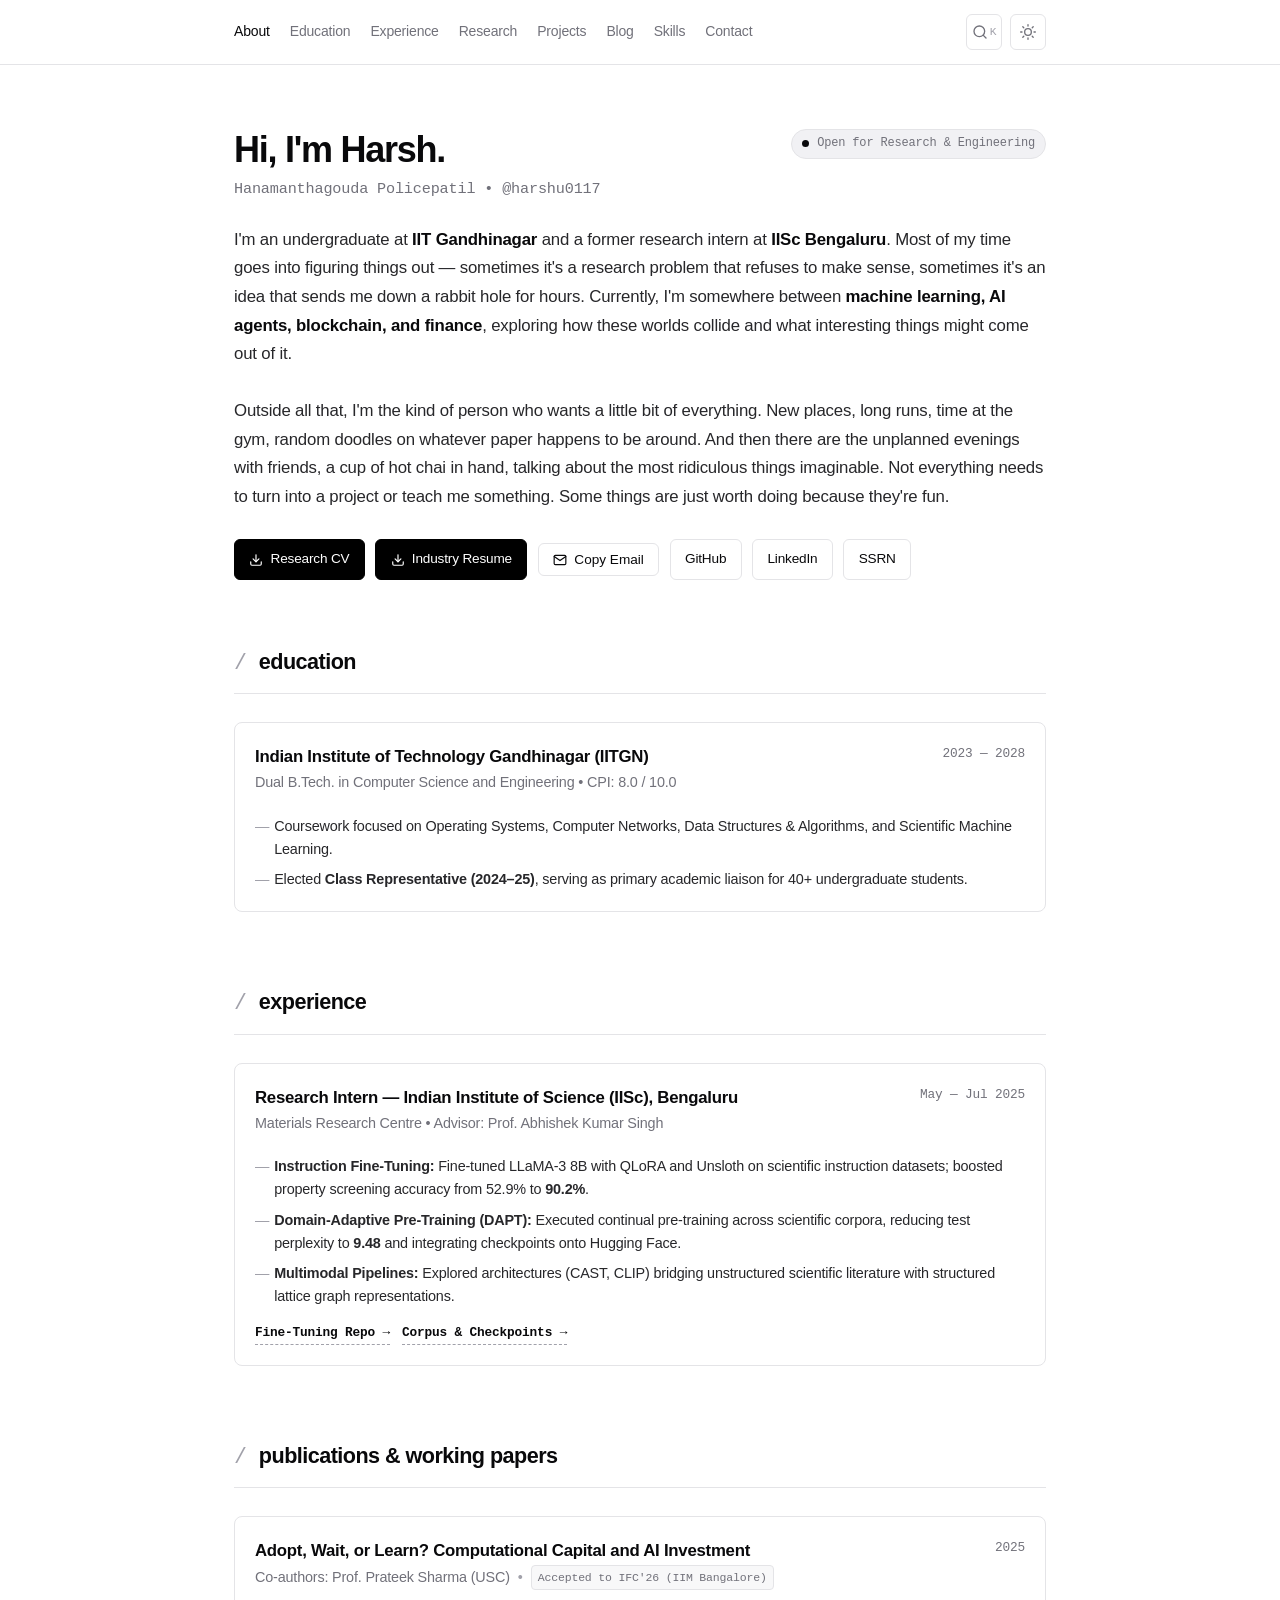
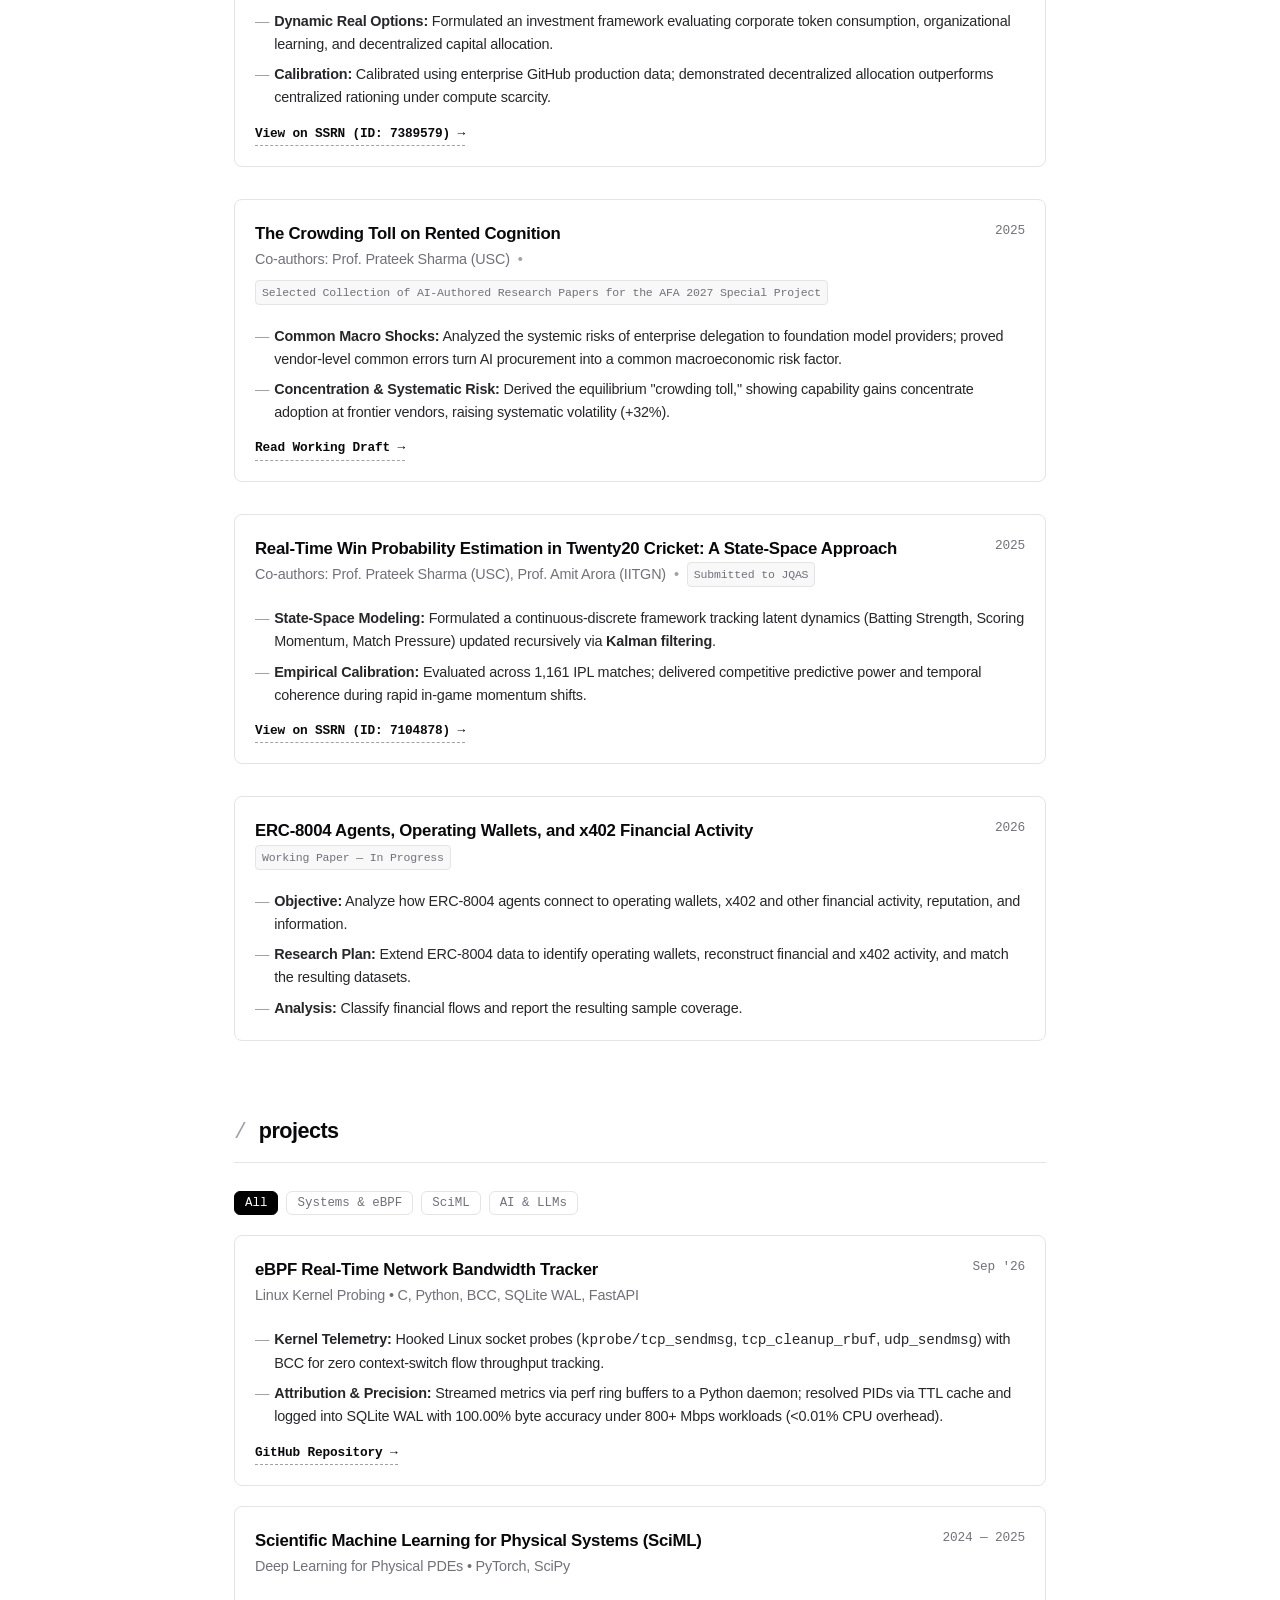
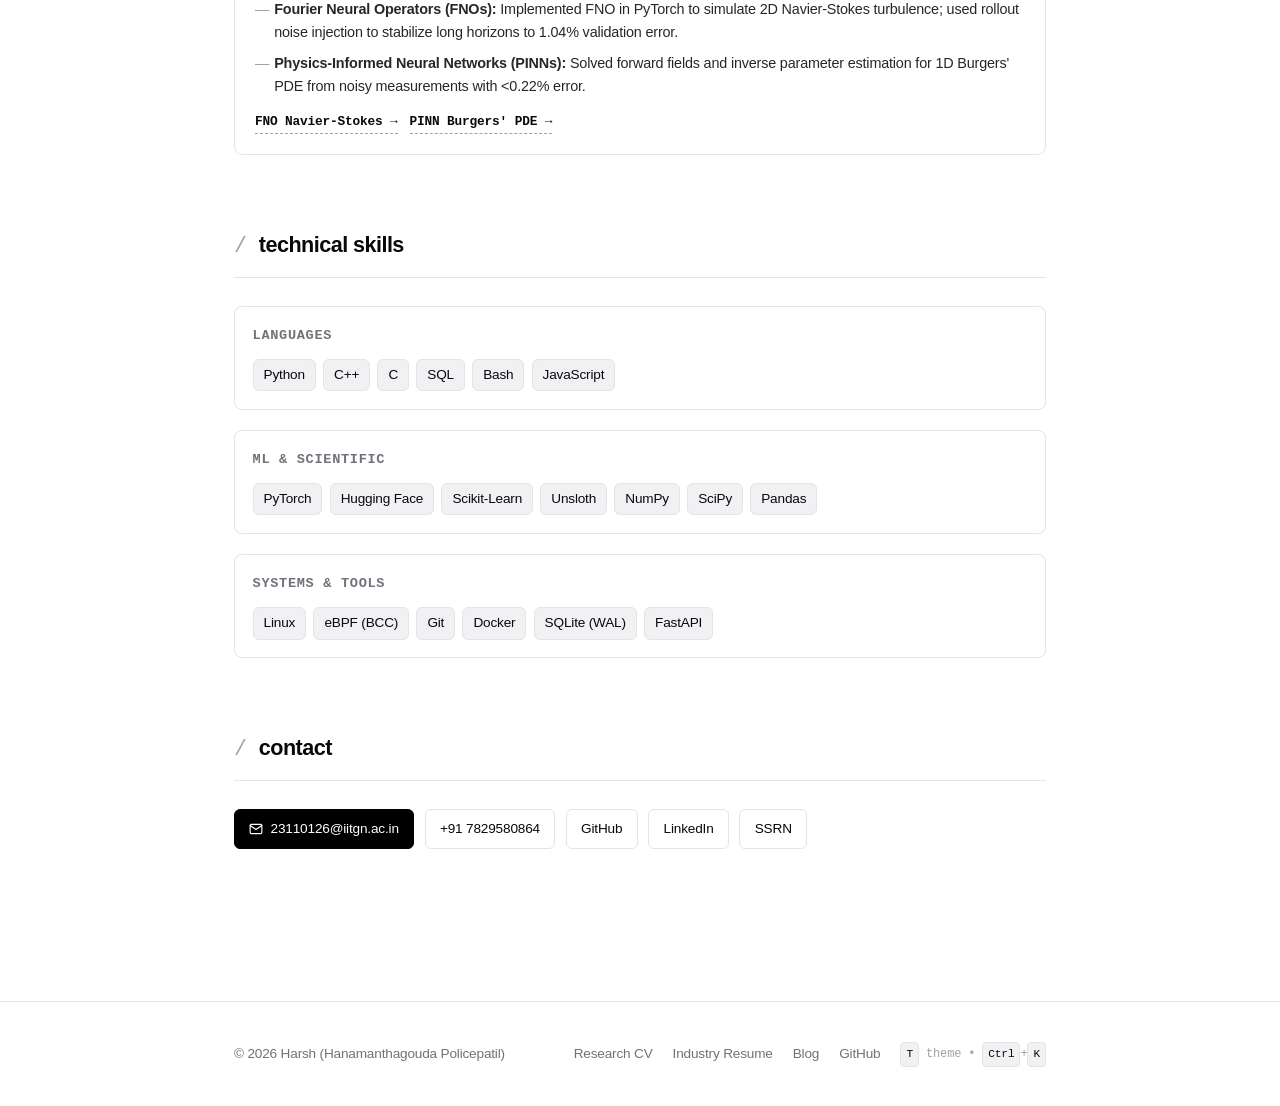
==== commit 322435e7: "update site" ====
--- a/index.html
+++ b/index.html
@@ -86,10 +86,13 @@
           </div>
         </div>
 
+        
         <p class="hero-bio">
-          I'm an undergraduate at <strong>IIT Gandhinagar</strong> and a former research intern at <strong>IISc Bengaluru</strong>.<br /><br />
-          I work at the intersection of <strong>Machine Learning</strong>, <strong>Quantitative Finance</strong>, and <strong>Data &amp; Human Analytics</strong> &mdash; essentially anywhere dynamic data meets real-world decision making and computational systems. Whether it's modeling match dynamics with Kalman filters, digging into eBPF kernel probes, or fine-tuning foundation models, I love building things that tackle complex probabilistic problems.
+          I'm an undergraduate at <strong>IIT Gandhinagar</strong> and a former research intern at <strong>IISc Bengaluru</strong>. Most of my time goes into figuring things out — sometimes it's a research problem that refuses to make sense, sometimes it's an idea that sends me down a rabbit hole for hours. Currently, I'm somewhere between <strong>machine learning, AI agents, blockchain, and finance</strong>, exploring how these worlds collide and what interesting things might come out of it.<br /><br />
+
+          Outside all that, I'm the kind of person who wants a little bit of everything. New places, long runs, time at the gym, random doodles on whatever paper happens to be around. And then there are the unplanned evenings with friends, a cup of hot chai in hand, talking about the most ridiculous things imaginable. Not everything needs to turn into a project or teach me something. Some things are just worth doing because they're fun.
         </p>
+
 
         <div class="hero-links">
           <a href="./Research_CV.pdf" target="_blank" download="Research_CV_Harsh.pdf" class="btn btn-primary" title="Download Research Curriculum Vitae">
@@ -198,6 +201,54 @@
           <div class="item-card publication-card">
             <div class="item-card-header">
               <div>
+                <h3 class="item-title">Adopt, Wait, or Learn? Computational Capital and AI Investment</h3>
+                <div class="item-subtitle">
+                  <span>Co-authors: Prof. Prateek Sharma (USC)</span>
+                  <span class="sep">&bull;</span>
+                  <span class="pub-status-tag">Accepted to IFC'26 (IIM Bangalore)</span>
+                </div>
+              </div>
+              <div class="item-badge-date">2025</div>
+            </div>
+            <div class="item-body">
+              <ul>
+                <li><strong>Dynamic Real Options:</strong> Formulated an investment framework evaluating corporate token consumption, organizational learning, and decentralized capital allocation.</li>
+                <li><strong>Calibration:</strong> Calibrated using enterprise GitHub production data; demonstrated decentralized allocation outperforms centralized rationing under compute scarcity.</li>
+              </ul>
+            </div>
+            <div class="item-links">
+              <a href="https://papers.ssrn.com/sol3/papers.cfm?abstract_id=7389579" target="_blank" rel="noopener noreferrer" class="item-link">View on SSRN (ID: 7389579) &rarr;</a>
+            </div>
+          </div>
+
+          <!-- Paper 2 -->
+          <div class="item-card publication-card">
+            <div class="item-card-header">
+              <div>
+                <h3 class="item-title">The Crowding Toll on Rented Cognition</h3>
+                <div class="item-subtitle">
+                  <span>Co-authors: Prof. Prateek Sharma (USC)</span>
+                  <span class="sep">&bull;</span>
+                  <span class="pub-status-tag">Selected Collection of AI-Authored Research Papers for the AFA 2027 Special Project</span>
+                </div>
+              </div>
+              <div class="item-badge-date">2025</div>
+            </div>
+            <div class="item-body">
+              <ul>
+                <li><strong>Common Macro Shocks:</strong> Analyzed the systemic risks of enterprise delegation to foundation model providers; proved vendor-level common errors turn AI procurement into a common macroeconomic risk factor.</li>
+                <li><strong>Concentration &amp; Systematic Risk:</strong> Derived the equilibrium "crowding toll," showing capability gains concentrate adoption at frontier vendors, raising systematic volatility (+32%).</li>
+              </ul>
+            </div>
+            <div class="item-links">
+              <a href="https://docs.google.com/document/d/1dSqhKvSe_O2G_LEIMBGbB883poNFkDRGZbn9akO1TEY/edit?usp=sharing" target="_blank" rel="noopener noreferrer" class="item-link">Read Working Draft &rarr;</a>
+            </div>
+          </div>
+
+          <!-- Paper 3 -->
+          <div class="item-card publication-card">
+            <div class="item-card-header">
+              <div>
                 <h3 class="item-title">Real-Time Win Probability Estimation in Twenty20 Cricket: A State-Space Approach</h3>
                 <div class="item-subtitle">
                   <span>Co-authors: Prof. Prateek Sharma (USC), Prof. Amit Arora (IITGN)</span>
@@ -218,51 +269,23 @@
             </div>
           </div>
 
-          <!-- Paper 2 -->
+          <!-- Paper 4 -->
           <div class="item-card publication-card">
             <div class="item-card-header">
               <div>
-                <h3 class="item-title">The Crowding Toll on Rented Cognition</h3>
+                <h3 class="item-title">ERC-8004 Agents, Operating Wallets, and x402 Financial Activity</h3>
                 <div class="item-subtitle">
-                  <span>Co-authors: Prof. Prateek Sharma (USC)</span>
-                  <span class="sep">&bull;</span>
-                  <span class="pub-status-tag">Submitted to AFA</span>
+                  <span class="pub-status-tag">Working Paper &mdash; In Progress</span>
                 </div>
               </div>
-              <div class="item-badge-date">2025</div>
-            </div>
-            <div class="item-body">
-              <ul>
-                <li><strong>Common Macro Shocks:</strong> Analyzed the systemic risks of enterprise delegation to foundation model providers; proved vendor-level common errors turn AI procurement into a common macroeconomic risk factor.</li>
-                <li><strong>Concentration &amp; Systematic Risk:</strong> Derived the equilibrium "crowding toll," showing capability gains concentrate adoption at frontier vendors, raising systematic volatility (+32%).</li>
-              </ul>
-            </div>
-            <div class="item-links">
-              <a href="https://docs.google.com/document/d/1dSqhKvSe_O2G_LEIMBGbB883poNFkDRGZbn9akO1TEY/edit?usp=sharing" target="_blank" rel="noopener noreferrer" class="item-link">Read Working Draft &rarr;</a>
-            </div>
-          </div>
-
-          <!-- Paper 3 -->
-          <div class="item-card publication-card">
-            <div class="item-card-header">
-              <div>
-                <h3 class="item-title">Adopt, Wait, or Learn? Computational Capital and AI Investment</h3>
-                <div class="item-subtitle">
-                  <span>Co-authors: Prof. Prateek Sharma (USC)</span>
-                  <span class="sep">&bull;</span>
-                  <span class="pub-status-tag">IFC'26 (IIM Bangalore)</span>
-                </div>
-              </div>
-              <div class="item-badge-date">2025</div>
-            </div>
-            <div class="item-body">
-              <ul>
-                <li><strong>Dynamic Real Options:</strong> Formulated an investment framework evaluating corporate token consumption, organizational learning, and decentralized capital allocation.</li>
-                <li><strong>Calibration:</strong> Calibrated using enterprise GitHub production data; demonstrated decentralized allocation outperforms centralized rationing under compute scarcity.</li>
-              </ul>
-            </div>
-            <div class="item-links">
-              <a href="https://papers.ssrn.com/sol3/papers.cfm?abstract_id=7389579" target="_blank" rel="noopener noreferrer" class="item-link">View on SSRN (ID: 7389579) &rarr;</a>
+              <div class="item-badge-date">2026</div>
+            </div>
+            <div class="item-body">
+              <ul>
+                <li><strong>Objective:</strong> Analyze how ERC-8004 agents connect to operating wallets, x402 and other financial activity, reputation, and information.</li>
+                <li><strong>Research Plan:</strong> Extend ERC-8004 data to identify operating wallets, reconstruct financial and x402 activity, and match the resulting datasets.</li>
+                <li><strong>Analysis:</strong> Classify financial flows and report the resulting sample coverage.</li>
+              </ul>
             </div>
           </div>
         </div>
@@ -324,26 +347,6 @@
             </div>
           </div>
 
-          <!-- Project 3 -->
-          <div class="item-card project-card" data-category="llm">
-            <div class="item-card-header">
-              <div>
-                <h3 class="item-title">Materials Screening QLoRA &amp; Domain Adaptation</h3>
-                <div class="item-subtitle">LLaMA-3 8B Instruction Fine-Tuning &amp; Continual Pre-Training &bull; Unsloth, HF</div>
-              </div>
-              <div class="item-badge-date">2025</div>
-            </div>
-            <div class="item-body">
-              <ul>
-                <li><strong>Domain Adaptation:</strong> Conducted continual pre-training on domain scientific corpora with Unsloth, achieving a test perplexity of 9.48.</li>
-                <li><strong>Instruction Tuning:</strong> Fine-tuned LLaMA-3 8B with QLoRA for property screening, raising classification accuracy from 52.9% baseline to 90.2%.</li>
-              </ul>
-            </div>
-            <div class="item-links">
-              <a href="https://github.com/harshu0117/materials-screening-qlora" target="_blank" rel="noopener noreferrer" class="item-link">Materials QLoRA &rarr;</a>
-              <a href="https://github.com/harshu0117/materials-dapt-cpt" target="_blank" rel="noopener noreferrer" class="item-link">Materials DAPT &rarr;</a>
-            </div>
-          </div>
         </div>
       </section>
 
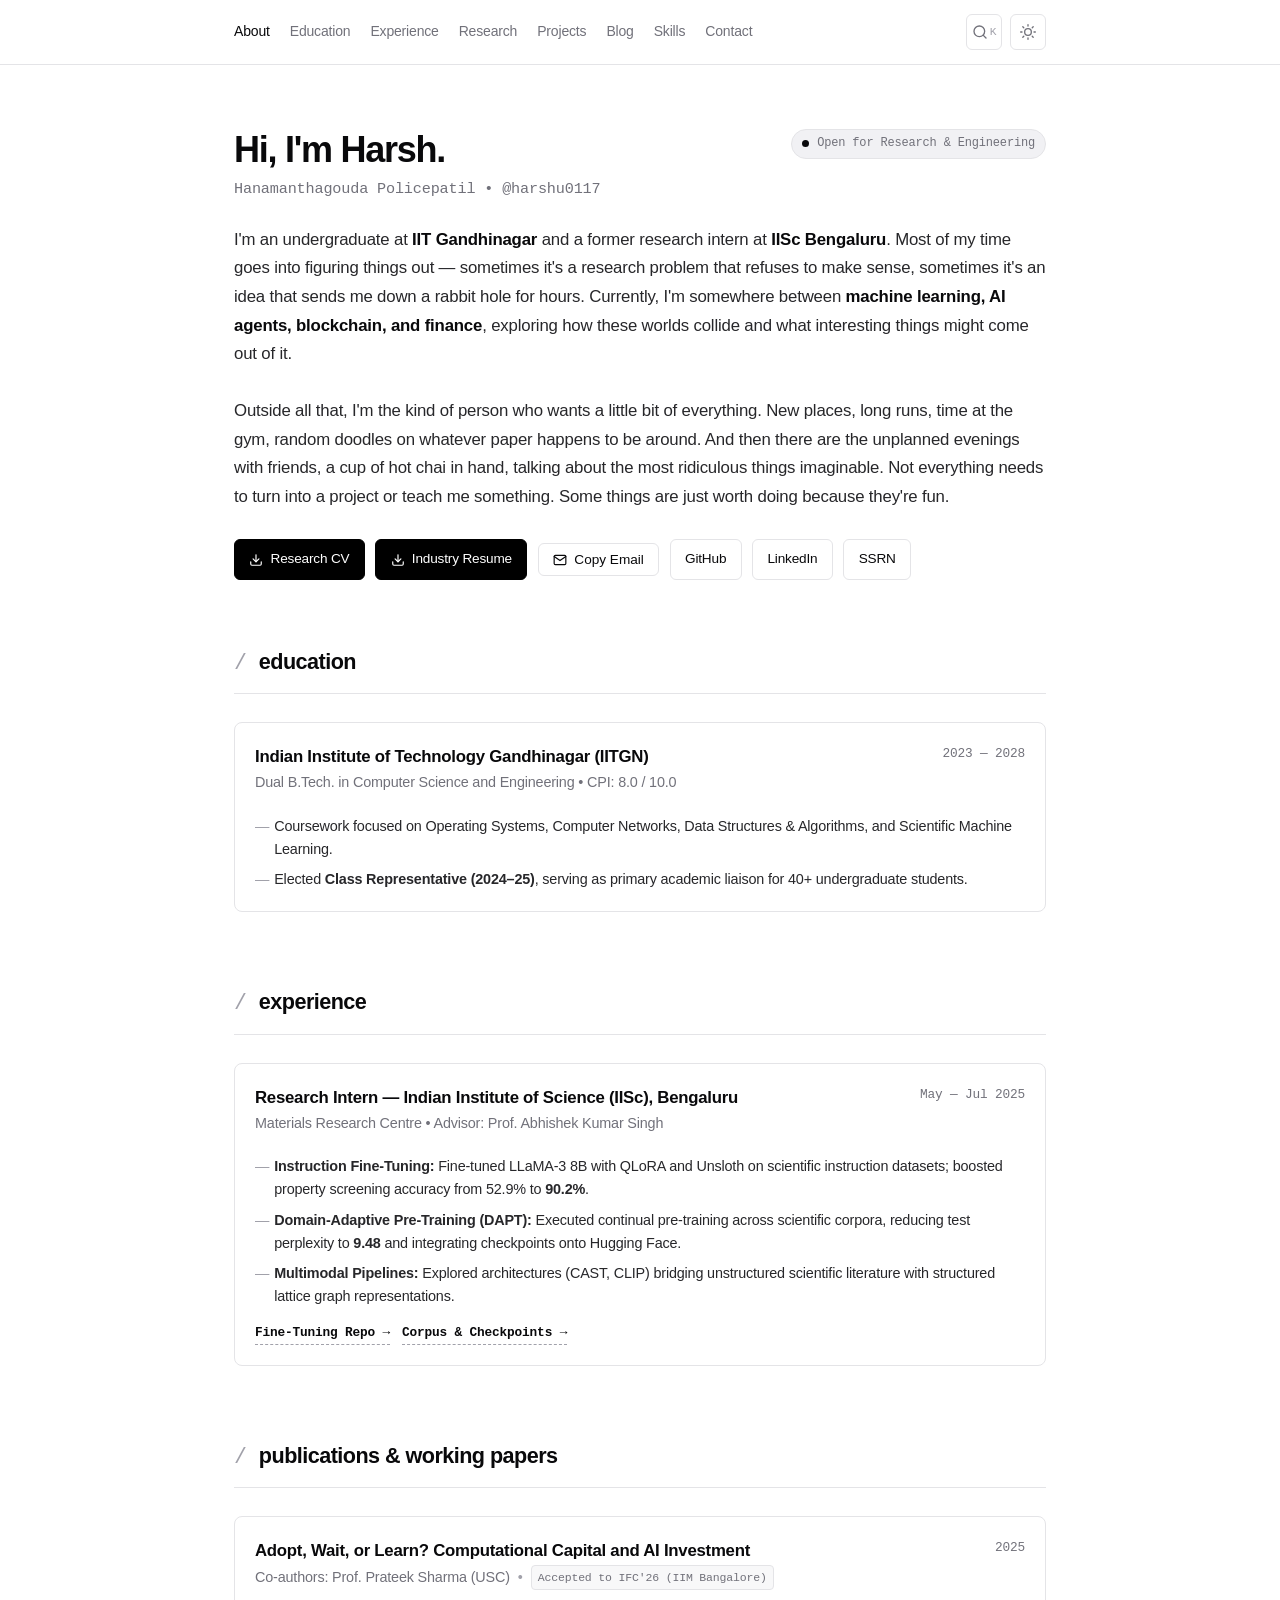
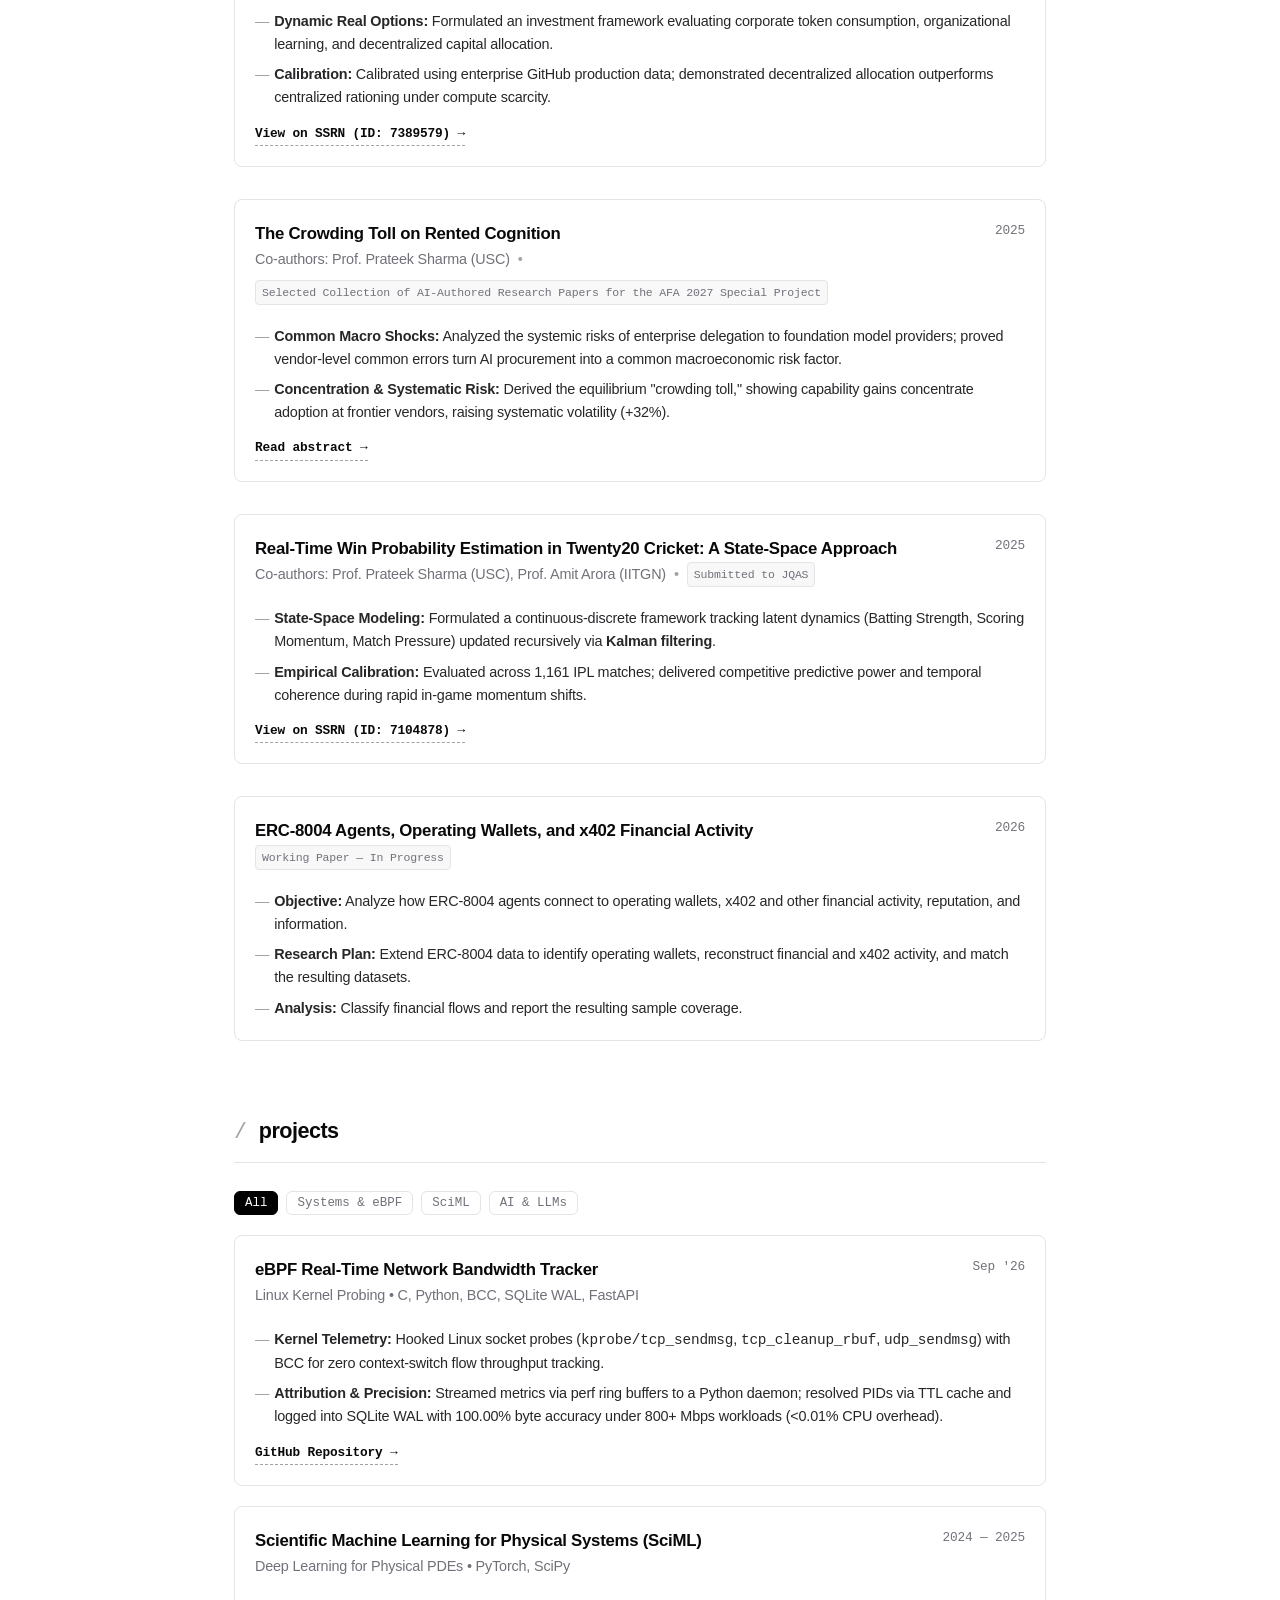
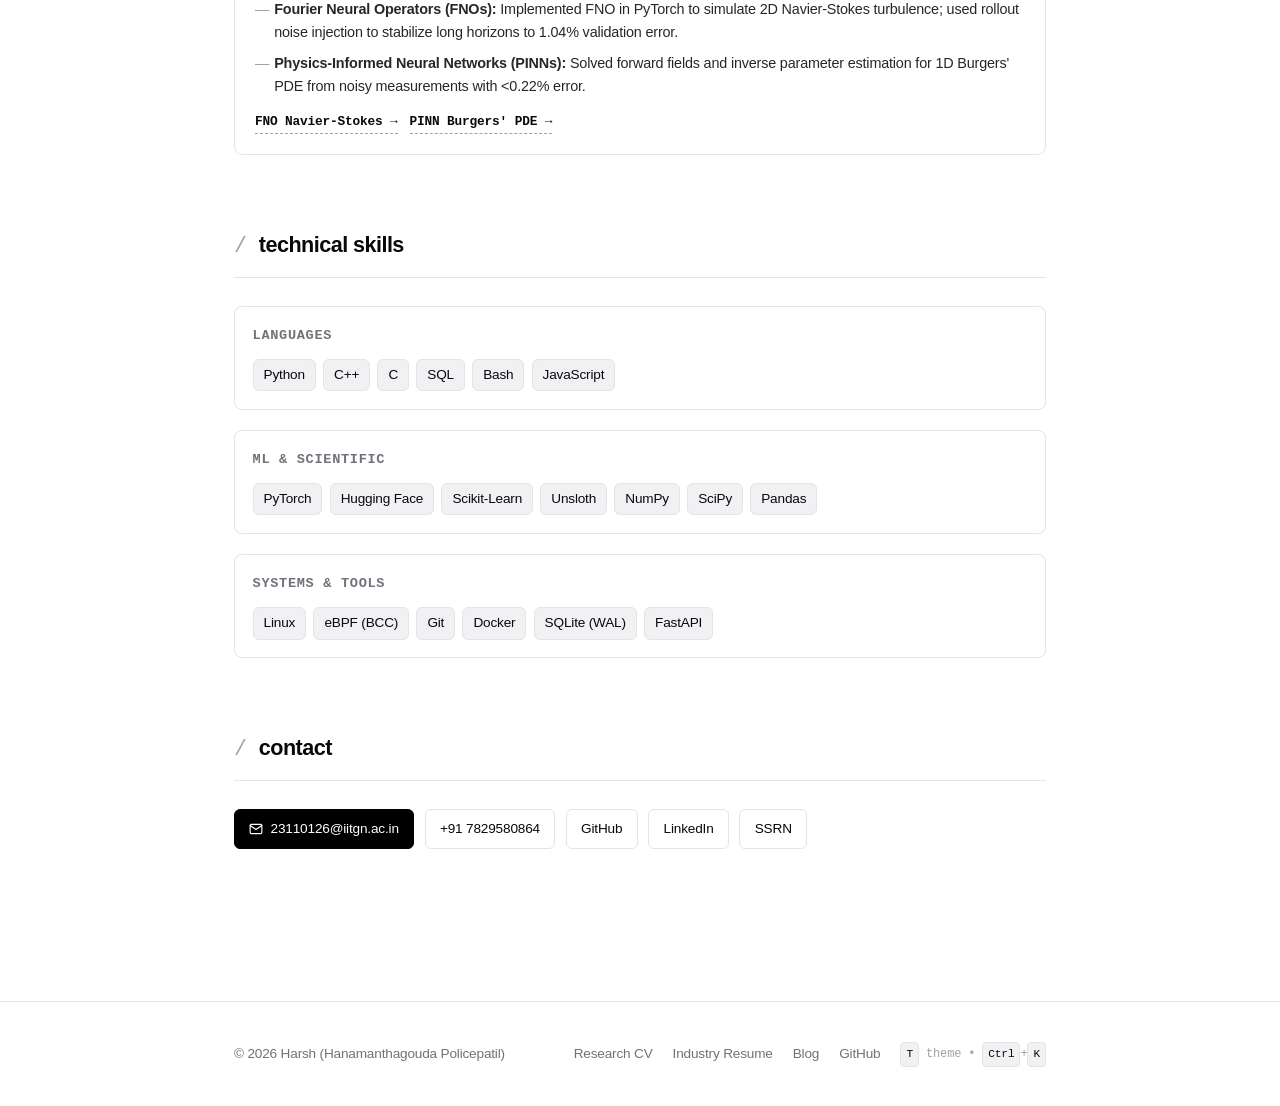
==== commit 01b88f6b: "Update CV" ====
--- a/index.html
+++ b/index.html
@@ -241,7 +241,7 @@
               </ul>
             </div>
             <div class="item-links">
-              <a href="https://docs.google.com/document/d/1dSqhKvSe_O2G_LEIMBGbB883poNFkDRGZbn9akO1TEY/edit?usp=sharing" target="_blank" rel="noopener noreferrer" class="item-link">Read Working Draft &rarr;</a>
+              <a href="https://docs.google.com/document/d/1dSqhKvSe_O2G_LEIMBGbB883poNFkDRGZbn9akO1TEY/edit?usp=sharing" target="_blank" rel="noopener noreferrer" class="item-link">Read abstract &rarr;</a>
             </div>
           </div>
 
